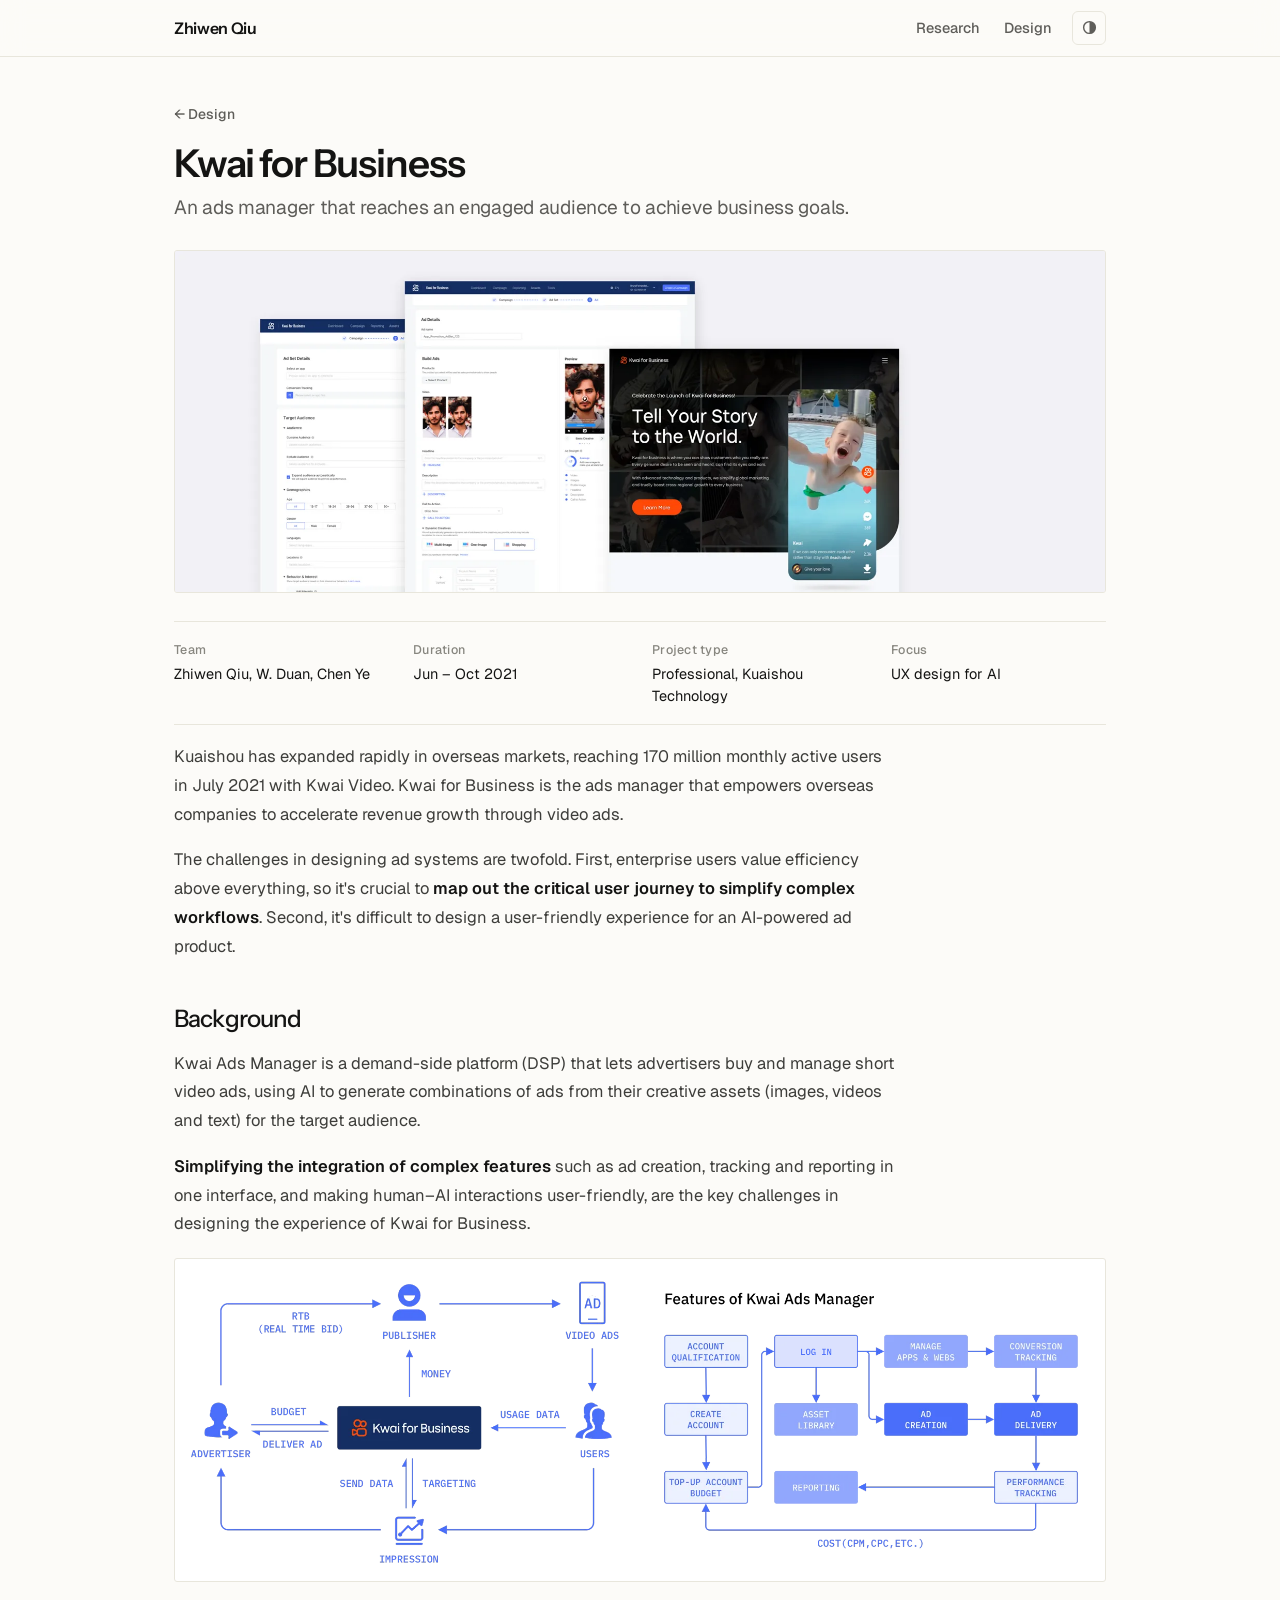
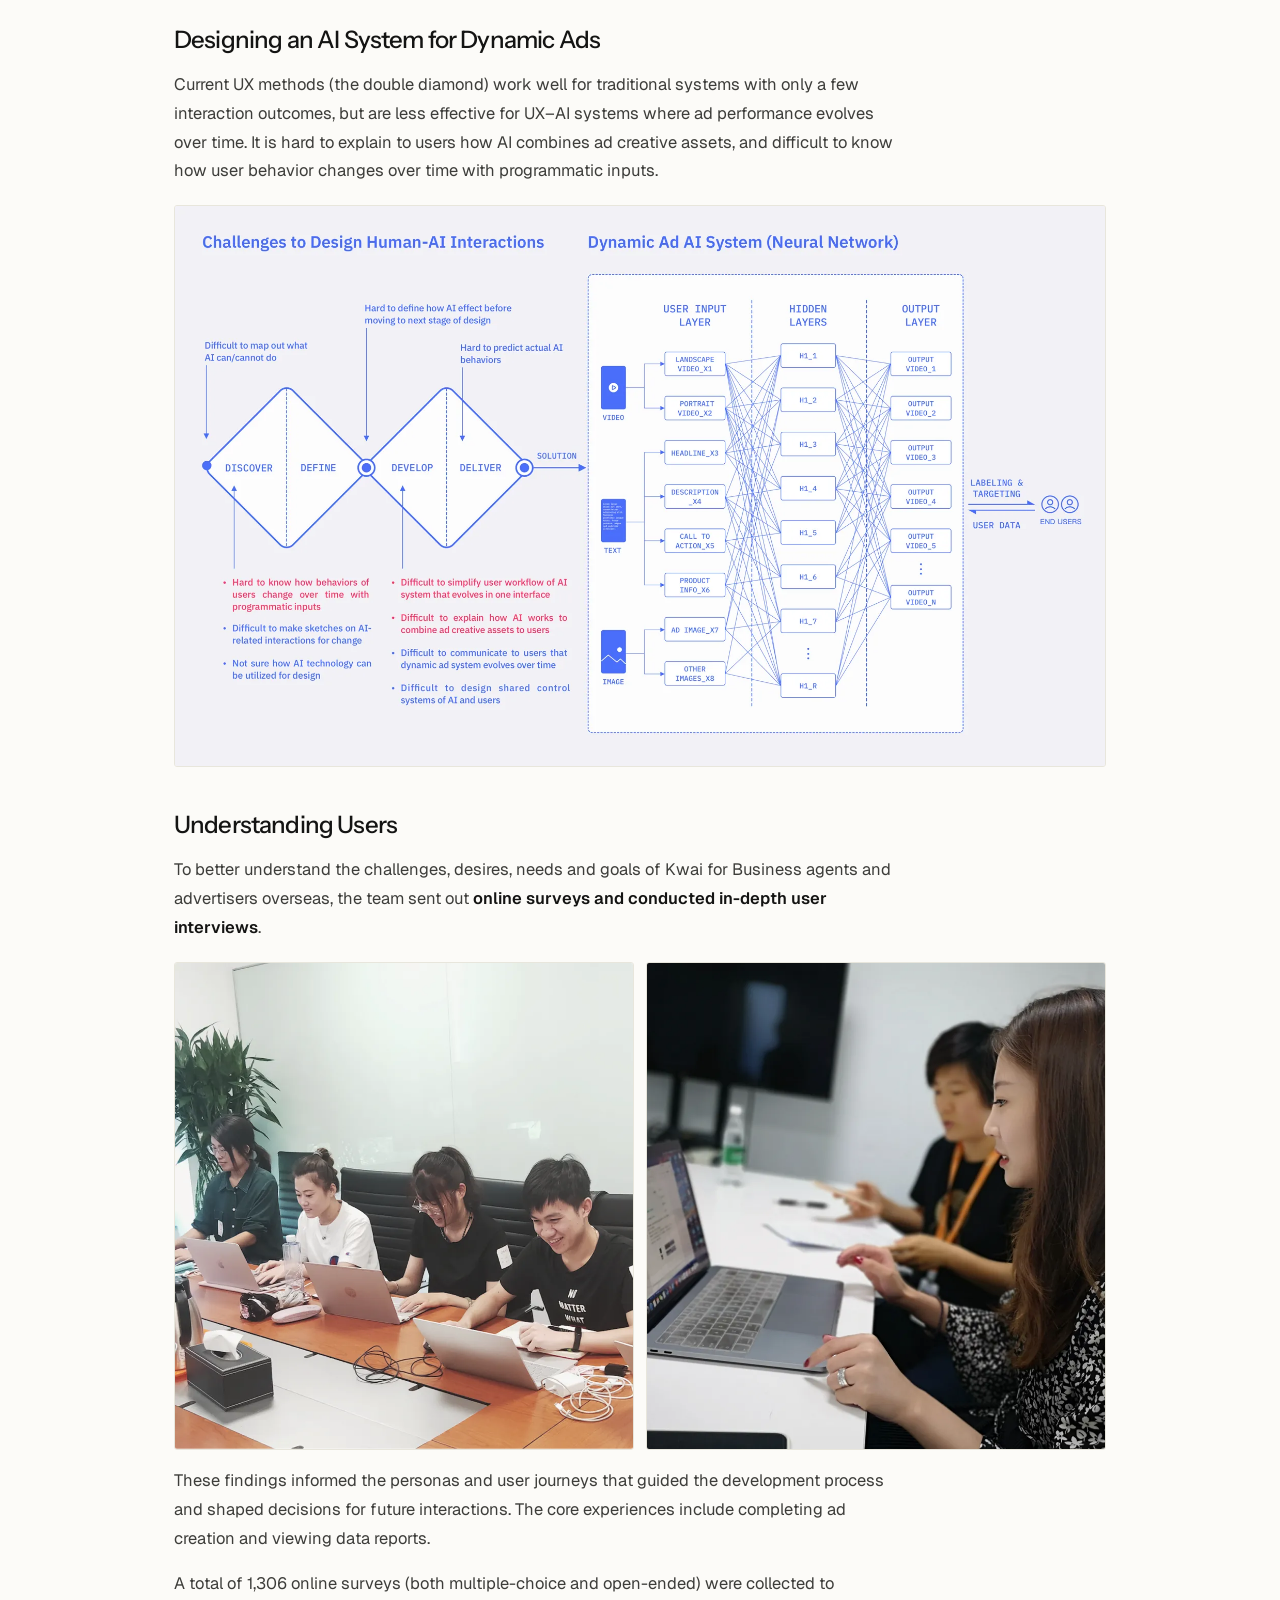
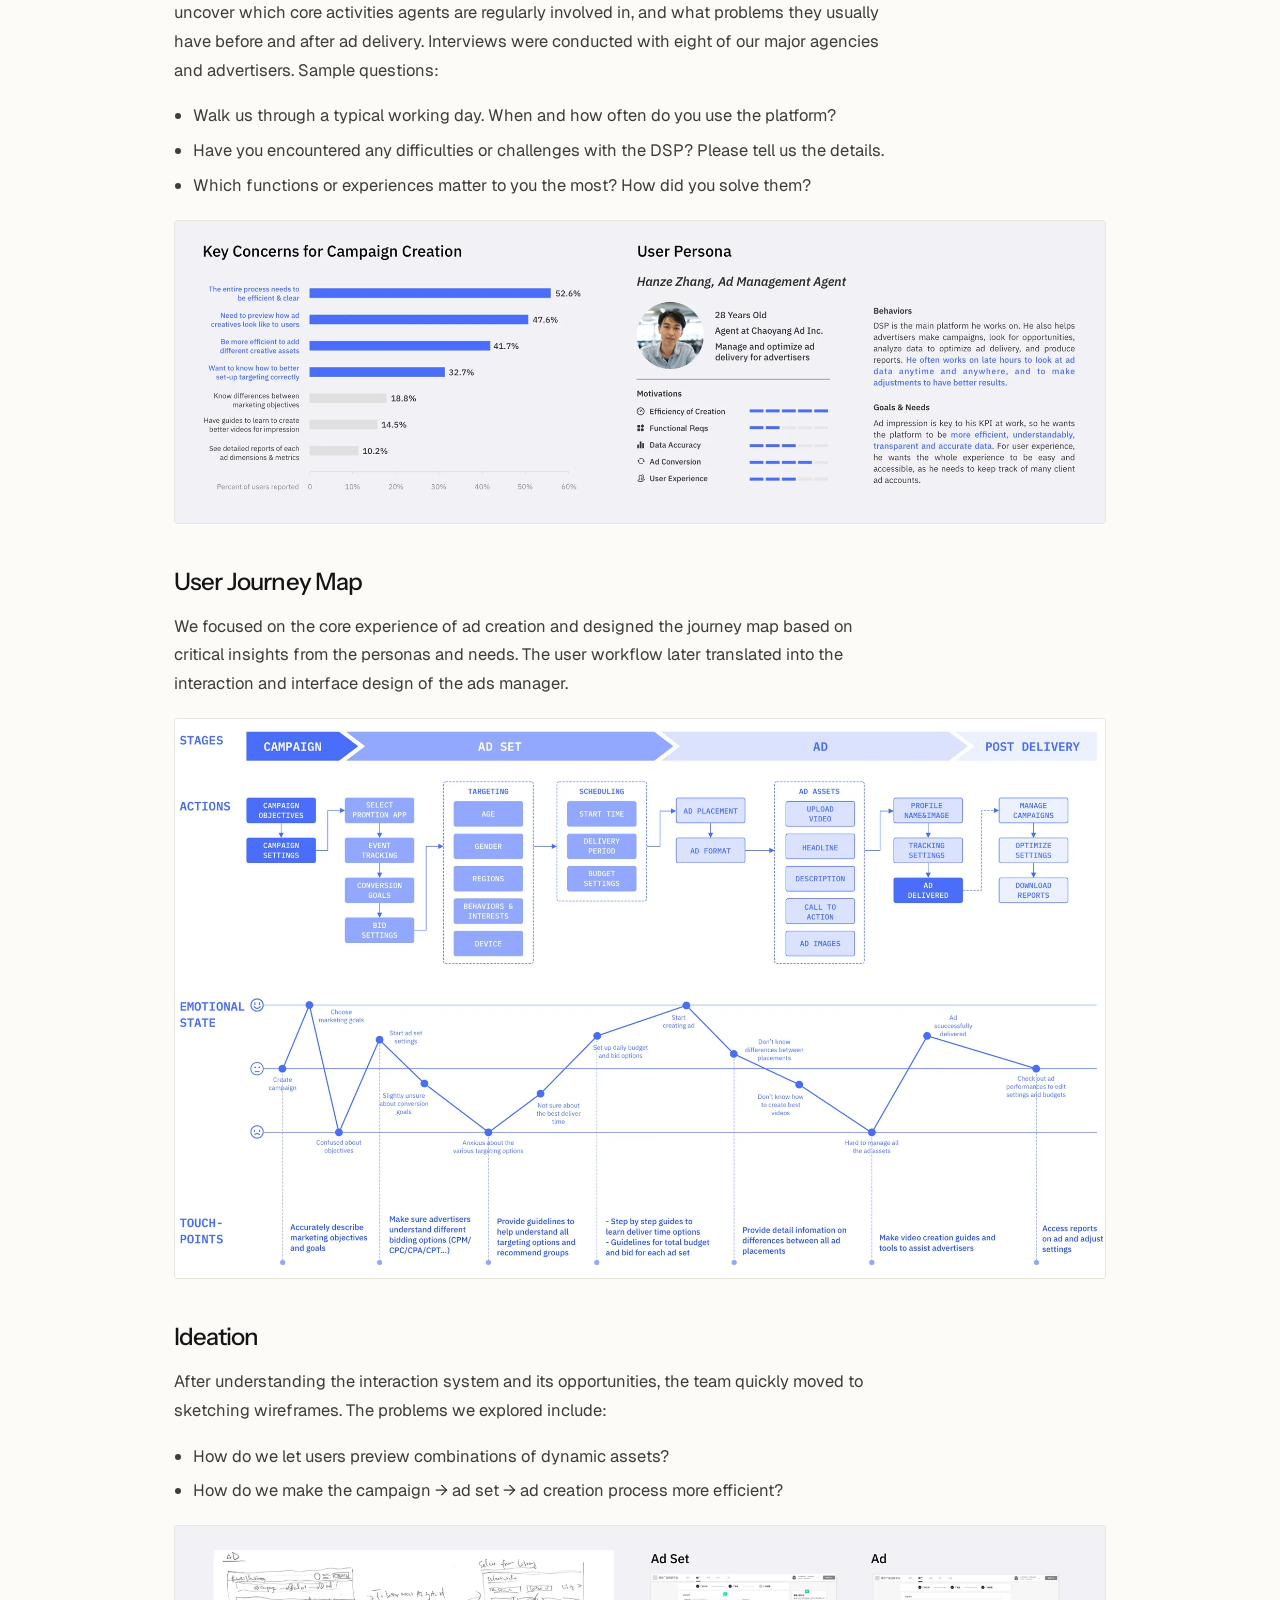
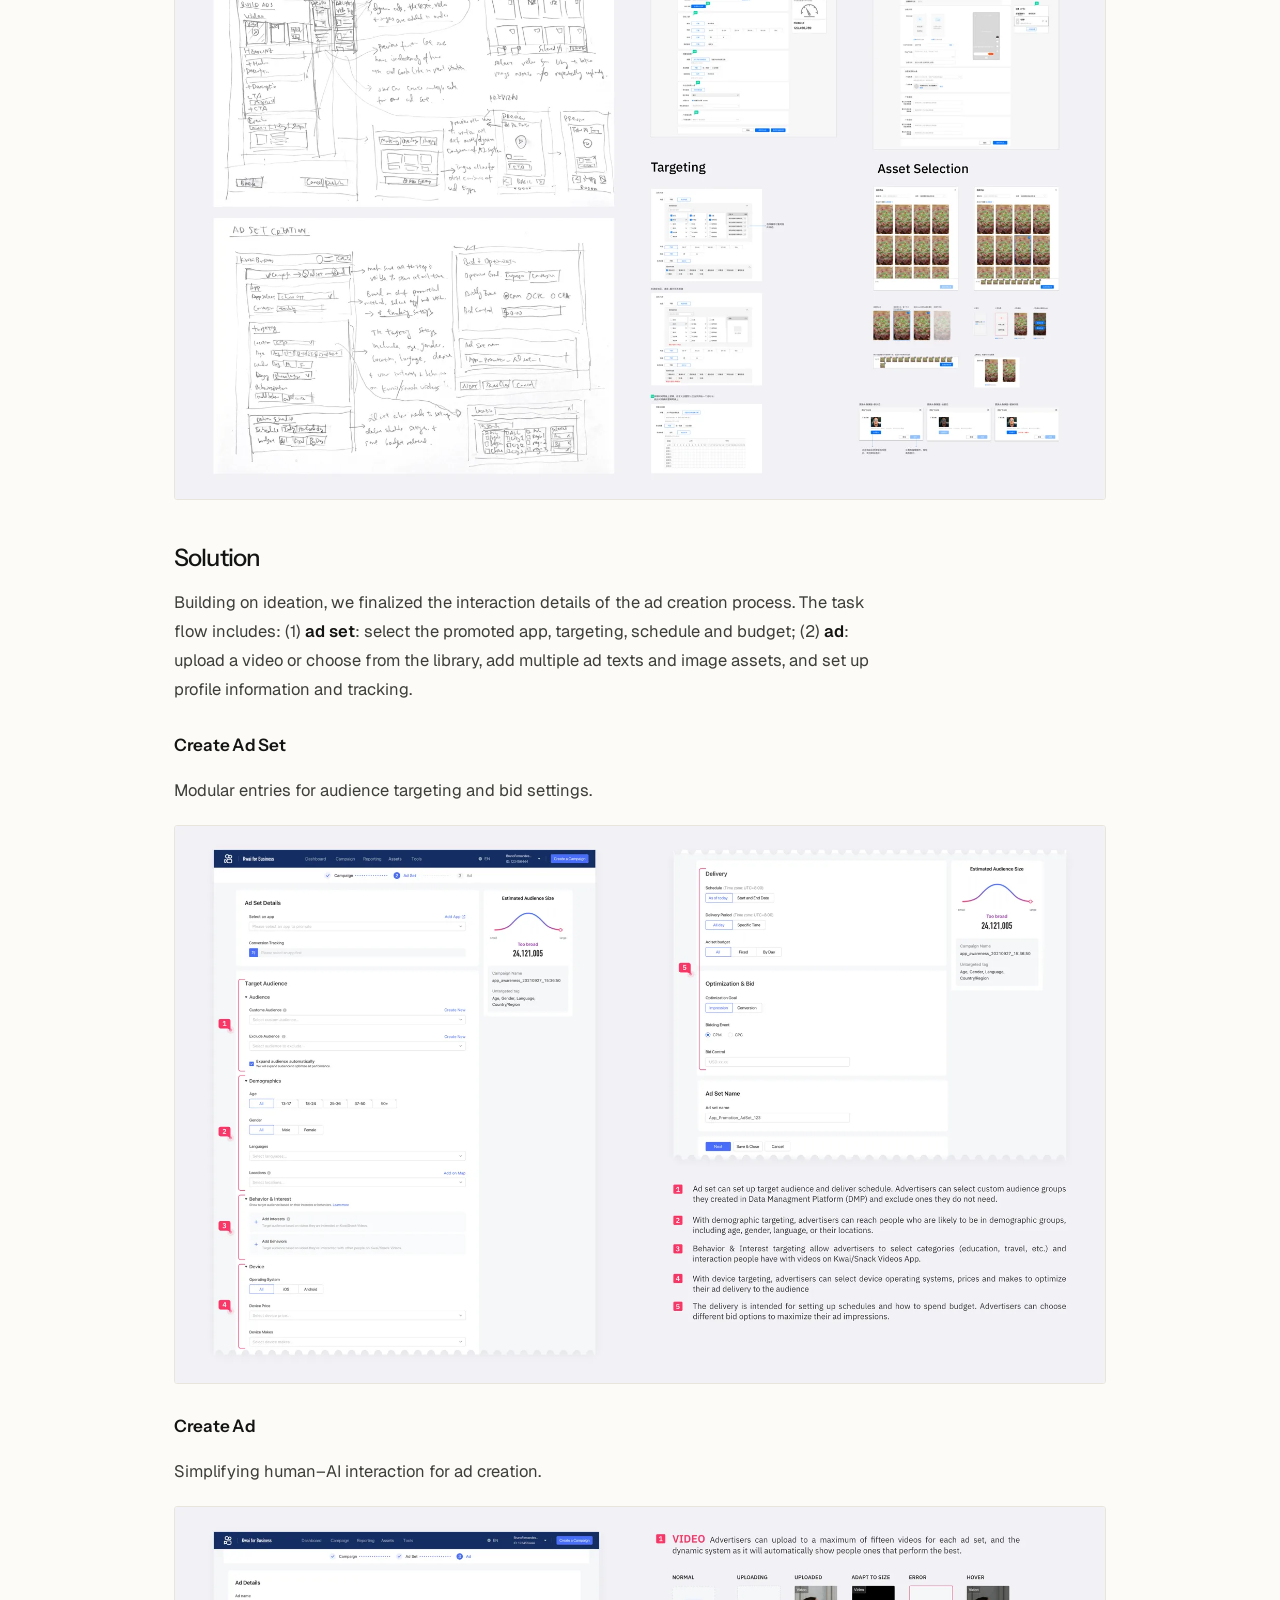
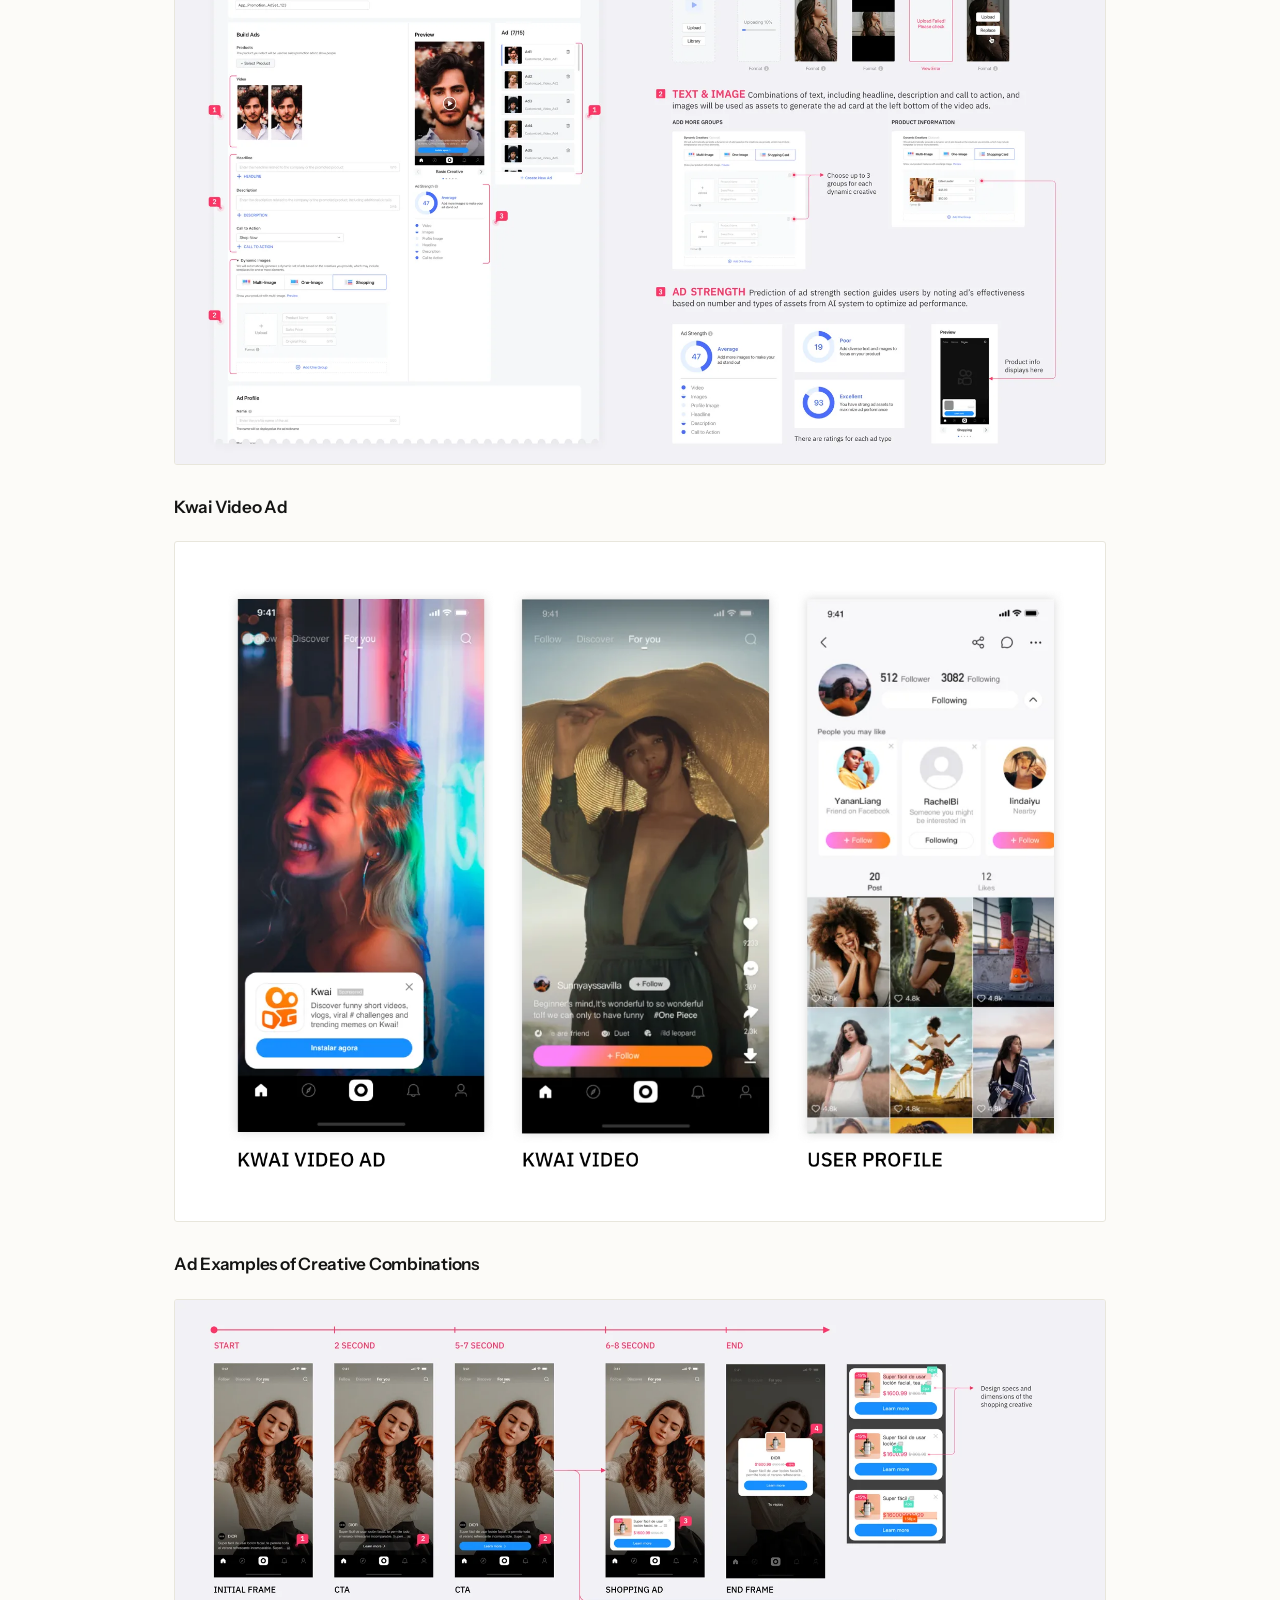
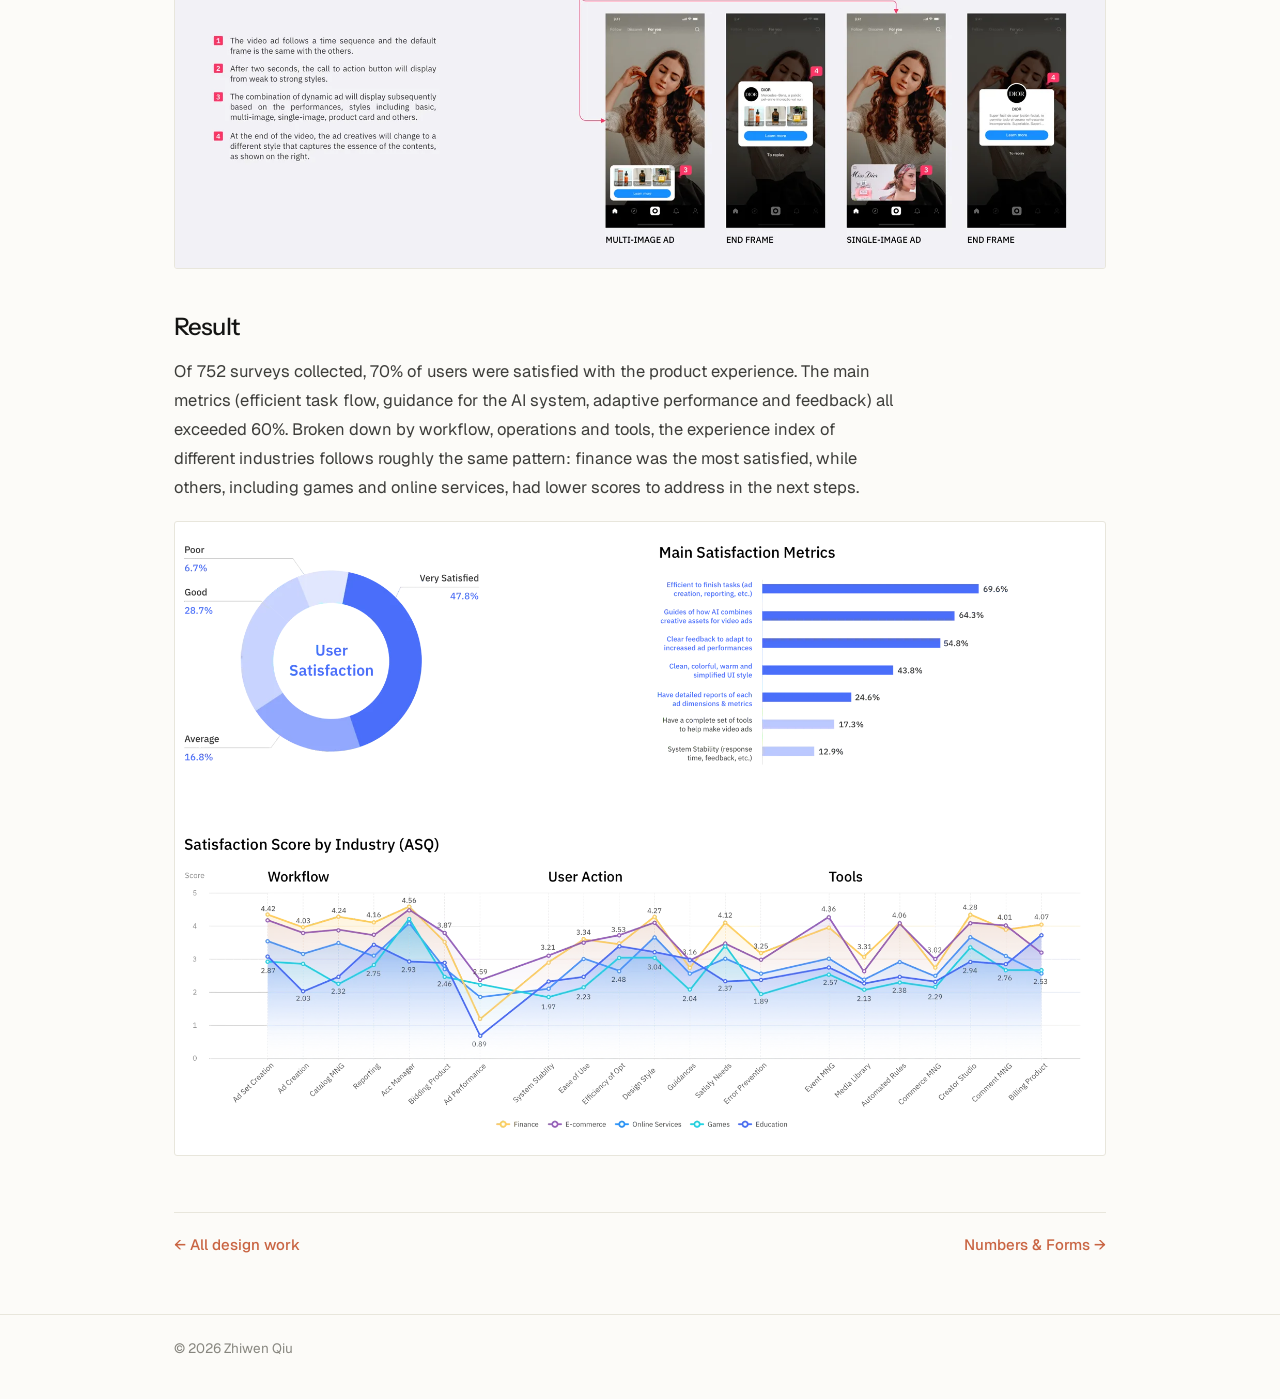
==== kwai-for-business/index.html @ cda4f5e7 "Rebuild personal site as a static page Homepage (news, research, other publications, design), case s" ====
<!doctype html>
<html lang="en">
<head>
<meta charset="utf-8">
<meta name="viewport" content="width=device-width, initial-scale=1">
<title>Kwai for Business · Zhiwen Qiu</title>
<meta name="description" content="Kwai for Business: an ads manager that reaches an engaged audience to achieve business goals. UX design for AI at Kuaishou Technology, 2021.">
<link rel="preconnect" href="https://fonts.googleapis.com">
<link rel="preconnect" href="https://fonts.gstatic.com" crossorigin>
<link href="https://fonts.googleapis.com/css2?family=Instrument+Sans:wght@500;600&family=Geist:wght@400;500;600&family=Geist+Mono:wght@400;500&display=swap" rel="stylesheet">
<link rel="stylesheet" href="../assets/site.css">
</head>
<body>

<nav aria-label="Primary">
  <div class="wrap">
    <a class="brand" href="../">Zhiwen Qiu</a>
    <div class="navlinks">
      <a href="../#research">Research</a>
      <a href="../#design">Design</a>
      <button class="iconbtn" id="theme" type="button" aria-label="Toggle dark mode">
        <svg width="15" height="15" viewBox="0 0 16 16" aria-hidden="true"><circle cx="8" cy="8" r="6.25" fill="none" stroke="currentColor" stroke-width="1.5"/><path d="M8 1.75a6.25 6.25 0 0 1 0 12.5z" fill="currentColor"/></svg>
      </button>
    </div>
  </div>
</nav>

<main class="wrap cs">
  <header class="cs-head">
    <a class="back" href="../#design">← Design</a>
    <h1>Kwai for Business</h1>
    <p class="cs-sub">An ads manager that reaches an engaged audience to achieve business goals.</p>
  </header>

  <img class="hero-img" src="../assets/kwai/hero.webp" alt="Kwai for Business ads manager dashboard beside a 'Tell Your Story to the World' landing page">

  <dl class="facts">
    <div><dt>Team</dt><dd>Zhiwen Qiu, W. Duan, Chen Ye</dd></div>
    <div><dt>Duration</dt><dd>Jun – Oct 2021</dd></div>
    <div><dt>Project type</dt><dd>Professional, Kuaishou Technology</dd></div>
    <div><dt>Focus</dt><dd>UX design for AI</dd></div>
  </dl>

  <div class="prose">
    <p>Kuaishou has expanded rapidly in overseas markets, reaching 170 million monthly active users in July 2021 with Kwai Video. Kwai for Business is the ads manager that empowers overseas companies to accelerate revenue growth through video ads.</p>
    <p>The challenges in designing ad systems are twofold. First, enterprise users value efficiency above everything, so it's crucial to <b>map out the critical user journey to simplify complex workflows</b>. Second, it's difficult to design a user-friendly experience for an AI-powered ad product.</p>

    <h2>Background</h2>
    <p>Kwai Ads Manager is a demand-side platform (DSP) that lets advertisers buy and manage short video ads, using AI to generate combinations of ads from their creative assets (images, videos and text) for the target audience.</p>
    <p><b>Simplifying the integration of complex features</b> such as ad creation, tracking and reporting in one interface, and making human–AI interactions user-friendly, are the key challenges in designing the experience of Kwai for Business.</p>
  </div>
  <figure class="figure"><img src="../assets/kwai/background.webp" alt="System diagram of advertisers, agencies, Kwai for Business and users exchanging ads, data and conversions" loading="lazy"></figure>

  <div class="prose">
    <h2>Designing an AI System for Dynamic Ads</h2>
    <p>Current UX methods (the double diamond) work well for traditional systems with only a few interaction outcomes, but are less effective for UX–AI systems where ad performance evolves over time. It is hard to explain to users how AI combines ad creative assets, and difficult to know how user behavior changes over time with programmatic inputs.</p>
  </div>
  <figure class="figure"><img src="../assets/kwai/ai-system.webp" alt="Double-diamond process for human–AI interaction beside a neural-network diagram of the dynamic ad system" loading="lazy"></figure>

  <div class="prose">
    <h2>Understanding Users</h2>
    <p>To better understand the challenges, desires, needs and goals of Kwai for Business agents and advertisers overseas, the team sent out <b>online surveys and conducted in-depth user interviews</b>.</p>
  </div>
  <div class="figure pair">
    <img src="../assets/kwai/interview-1.webp" alt="Team members conducting a user interview at a laptop" loading="lazy">
    <img src="../assets/kwai/interview-2.webp" alt="An advertiser walking through her workflow on a laptop" loading="lazy">
  </div>
  <div class="prose">
    <p>These findings informed the personas and user journeys that guided the development process and shaped decisions for future interactions. The core experiences include completing ad creation and viewing data reports.</p>
    <p>A total of 1,306 online surveys (both multiple-choice and open-ended) were collected to uncover which core activities agents are regularly involved in, and what problems they usually have before and after ad delivery. Interviews were conducted with eight of our major agencies and advertisers. Sample questions:</p>
    <ul>
      <li>Walk us through a typical working day. When and how often do you use the platform?</li>
      <li>Have you encountered any difficulties or challenges with the DSP? Please tell us the details.</li>
      <li>Which functions or experiences matter to you the most? How did you solve them?</li>
    </ul>
  </div>
  <figure class="figure"><img src="../assets/kwai/survey-persona.webp" alt="Bar chart of key concerns for campaign creation beside a user persona of an ad management agent" loading="lazy"></figure>

  <div class="prose">
    <h2>User Journey Map</h2>
    <p>We focused on the core experience of ad creation and designed the journey map based on critical insights from the personas and needs. The user workflow later translated into the interaction and interface design of the ads manager.</p>
  </div>
  <figure class="figure"><img src="../assets/kwai/journey-map.webp" alt="Journey map across campaign, ad set, ad and post-delivery with actions, emotional states and touchpoints" loading="lazy"></figure>

  <div class="prose">
    <h2>Ideation</h2>
    <p>After understanding the interaction system and its opportunities, the team quickly moved to sketching wireframes. The problems we explored include:</p>
    <ul>
      <li>How do we let users preview combinations of dynamic assets?</li>
      <li>How do we make the campaign → ad set → ad creation process more efficient?</li>
    </ul>
  </div>
  <figure class="figure"><img src="../assets/kwai/ideation.webp" alt="Hand-drawn wireframe sketches beside early ad set, ad, targeting and asset selection screens" loading="lazy"></figure>

  <div class="prose">
    <h2>Solution</h2>
    <p>Building on ideation, we finalized the interaction details of the ad creation process. The task flow includes: (1) <b>ad set</b>: select the promoted app, targeting, schedule and budget; (2) <b>ad</b>: upload a video or choose from the library, add multiple ad texts and image assets, and set up profile information and tracking.</p>
    <h3>Create Ad Set</h3>
    <p>Modular entries for audience targeting and bid settings.</p>
  </div>
  <figure class="figure"><img src="../assets/kwai/create-ad-set.webp" alt="Annotated ad set creation screens" loading="lazy"></figure>
  <div class="prose">
    <h3>Create Ad</h3>
    <p>Simplifying human–AI interaction for ad creation.</p>
  </div>
  <figure class="figure"><img src="../assets/kwai/create-ad.webp" alt="Annotated ad creation screens with video, text and image asset modules" loading="lazy"></figure>
  <div class="prose"><h3>Kwai Video Ad</h3></div>
  <figure class="figure"><img src="../assets/kwai/video-ad.webp" alt="Three phone screens: a Kwai video ad, a Kwai video and a user profile" loading="lazy"></figure>
  <div class="prose"><h3>Ad Examples of Creative Combinations</h3></div>
  <figure class="figure"><img src="../assets/kwai/ad-examples.webp" alt="Phone frames showing ad creatives combined across ending frames and card formats" loading="lazy"></figure>

  <div class="prose">
    <h2>Result</h2>
    <p>Of 752 surveys collected, 70% of users were satisfied with the product experience. The main metrics (efficient task flow, guidance for the AI system, adaptive performance and feedback) all exceeded 60%. Broken down by workflow, operations and tools, the experience index of different industries follows roughly the same pattern: finance was the most satisfied, while others, including games and online services, had lower scores to address in the next steps.</p>
  </div>
  <figure class="figure"><img src="../assets/kwai/results.webp" alt="User satisfaction donut chart, main satisfaction metrics bar chart, and satisfaction scores by industry" loading="lazy"></figure>

  <div class="next">
    <a href="../#design">← All design work</a>
    <a href="../numbers-and-forms/">Numbers &amp; Forms →</a>
  </div>
</main>

<footer>
  <div class="wrap">© 2026 Zhiwen Qiu</div>
</footer>
<script src="../assets/site.js"></script>
</body>
</html>
---- assets/site.css ----
/* Clay palette (warm, after Anthropic/Claude). */
:root{
  --bg:#fcfbf8; --surface:#ffffff; --surface-2:#f0eee6;
  --ink:#141413; --text:#3d3d3a; --text-2:#5e5d59; --muted:#87867f;
  --line:#e8e6dc; --accent:#c96442; --tint:#f5e6dd;
  --sans:'Geist', -apple-system, 'Helvetica Neue', Arial, sans-serif;
  --display:'Instrument Sans', 'Geist', -apple-system, 'Helvetica Neue', Arial, sans-serif;
  --mono:'Geist Mono', ui-monospace, 'SF Mono', Menlo, monospace;
  --max:980px; --narrow:720px; --r-img:3px; --r-btn:6px;
  color-scheme:light;
}
@media (prefers-color-scheme: dark){
  :root:not([data-theme="light"]){
    --bg:#1f1e1d; --surface:#262624; --surface-2:#30302e;
    --ink:#faf9f5; --text:#c2c0b6; --text-2:#9c9a92; --muted:#7c7a72;
    --line:#3a3936; --accent:#d97757; --tint:rgba(217,119,87,0.16);
    color-scheme:dark;
  }
}
:root[data-theme="dark"]{
  --bg:#1f1e1d; --surface:#262624; --surface-2:#30302e;
  --ink:#faf9f5; --text:#c2c0b6; --text-2:#9c9a92; --muted:#7c7a72;
  --line:#3a3936; --accent:#d97757; --tint:rgba(217,119,87,0.16);
  color-scheme:dark;
}

*{box-sizing:border-box}
html{scroll-behavior:smooth; scroll-padding-top:68px}
body{margin:0; background:var(--bg); color:var(--text); font-family:var(--sans); font-size:16px; line-height:1.65;
  -webkit-font-smoothing:antialiased; -moz-osx-font-smoothing:grayscale}
a{color:var(--accent); text-decoration:none}
a:hover{text-decoration:underline; text-underline-offset:3px}
b,strong{color:var(--ink); font-weight:600}
img,video{display:block; max-width:100%}
.wrap{max-width:var(--max); margin:0 auto; padding:0 1.5rem}

/* nav */
nav{position:sticky; top:0; z-index:10; background:color-mix(in srgb, var(--bg) 88%, transparent);
  -webkit-backdrop-filter:saturate(1.4) blur(12px); backdrop-filter:saturate(1.4) blur(12px); border-bottom:1px solid var(--line)}
nav .wrap{display:flex; align-items:center; justify-content:space-between; height:56px}
.brand{font-family:var(--display); font-weight:600; font-size:16px; letter-spacing:-0.02em; color:var(--ink)}
.brand:hover{text-decoration:none}
.navlinks{display:flex; align-items:center; gap:4px}
.navlinks a{font-size:14.5px; font-weight:500; color:var(--text-2); padding:6px 10px; border-radius:var(--r-btn)}
.navlinks a:hover{color:var(--ink); background:var(--surface-2); text-decoration:none}
.iconbtn{all:unset; cursor:pointer; width:32px; height:32px; margin-left:6px; display:grid; place-items:center;
  border-radius:var(--r-btn); color:var(--text-2); border:1px solid var(--line)}
.iconbtn:hover{color:var(--ink); background:var(--surface-2)}
.iconbtn:focus-visible,.pill:focus-visible,a:focus-visible{outline:2px solid var(--accent); outline-offset:2px}

/* buttons */
.pills{display:flex; flex-wrap:wrap; gap:8px; margin-top:18px}
.pill{display:inline-flex; align-items:center; gap:6px; height:32px; padding:0 12px; border-radius:var(--r-btn);
  font-size:14px; font-weight:500; line-height:1; white-space:nowrap; color:var(--ink);
  background:var(--surface); border:1px solid var(--line)}
.pill:hover{text-decoration:none; border-color:var(--accent); color:var(--accent)}
.pill svg{width:14px; height:14px; flex:none}
.pill.off{color:var(--muted); cursor:default}
.pill.off:hover{border-color:var(--line); color:var(--muted)}

.intro .pills{gap:8px}
.intro .pill{width:38px; height:38px; padding:0; justify-content:center}
.intro .pill svg{width:16px; height:16px}
.intro .pill .lbl{position:absolute; width:1px; height:1px; overflow:hidden; clip:rect(0 0 0 0); white-space:nowrap}

/* images: rectangular, hairline edge, no shadow */
.media{position:relative; display:block; aspect-ratio:16/10; border-radius:var(--r-img); overflow:hidden;
  background:var(--surface-2); border:1px solid var(--line)}
.media img,.media video{width:100%; height:100%; object-fit:cover; transition:transform .5s ease}
.media.contain{background:#fff}
.media.contain img,.media.contain video{object-fit:contain; padding:10px}
a.media:hover img,a.media:hover video,a.card-link:hover .media img{transform:scale(1.02)}

/* intro */
.intro{display:grid; grid-template-columns:minmax(0,1fr) 240px; gap:44px; align-items:start; padding:52px 0 8px}
h1{font-family:var(--display); font-weight:600; font-size:2.6rem; line-height:1.05; letter-spacing:-0.03em; color:var(--ink); margin:0 0 18px}
.intro p{margin:0 0 12px; font-size:16.5px; line-height:1.7}
.intro .portrait{width:240px; height:auto; aspect-ratio:4/5; object-fit:cover; border-radius:var(--r-img); background:var(--surface-2)}

/* sections */
section{padding:40px 0 8px}
h2{font-family:var(--display); font-weight:500; font-size:1.75rem; line-height:1.15; letter-spacing:-0.035em; color:var(--ink); margin:0 0 16px}

/* news */
.news{list-style:none; margin:0; padding:0}
.news li{display:grid; grid-template-columns:88px minmax(0,1fr); gap:14px; padding:9px 0; border-top:1px solid var(--line); font-size:15px; line-height:1.6}
.news li:first-child{border-top:0; padding-top:0}
.news time{font-family:var(--mono); font-size:12.5px; color:var(--muted); padding-top:2px}
.news i{color:var(--ink)}
.news a i{color:inherit}

/* research rows: title, authors, venue, summary, links */
.row{display:grid; grid-template-columns:288px minmax(0,1fr); gap:28px; padding:22px 0; border-top:1px solid var(--line)}
.row:first-of-type{border-top:0; padding-top:4px}
.row h3{font-family:var(--display); font-weight:600; font-size:1.07rem; line-height:1.4; letter-spacing:-0.015em; color:var(--ink); margin:0 0 6px}
.row h3 a{color:inherit}
.row h3 a:hover{color:var(--accent); text-decoration:none}
.authors{font-size:14.5px; line-height:1.55; color:var(--text-2); margin:0 0 4px}
.authors b{font-weight:600}
.eq{font-size:12.5px; color:var(--muted)}
.venue{margin:0 0 8px; font-size:14px; font-weight:600; color:var(--accent)}
.venue.wip{color:var(--muted); font-weight:500}
.sum{font-size:15px; line-height:1.6; margin:0 0 12px}
.row .pills{margin-top:0; gap:6px}
.row .pill{height:28px; padding:0 10px; font-size:13px}

/* more publications */
.pubs{list-style:none; margin:0; padding:0}
.pubs li{padding:12px 0; border-top:1px solid var(--line); font-size:15px; line-height:1.55}
.pubs li:first-child{border-top:0; padding-top:0}
.pubs .t{color:var(--ink); font-weight:500}
.pubs .a{color:var(--text-2); font-size:14px}
.pubs .v{color:var(--accent); font-weight:600; font-size:14px}
.pubs .l{font-size:14px}

/* design cards */
.lede{margin:-4px 0 20px; color:var(--text-2); font-size:15.5px}
.cards{display:grid; grid-template-columns:repeat(2,minmax(0,1fr)); gap:28px 24px}
.card-link{display:block; color:inherit}
.card-link:hover{text-decoration:none}
.card .media{margin-bottom:14px}
.card h3{font-family:var(--display); font-weight:600; font-size:1.05rem; letter-spacing:-0.015em; color:var(--ink); margin:0 0 2px}
.card-link:hover h3{color:var(--accent)}
.card .meta{font-size:13.5px; color:var(--muted)}
.card p{margin:6px 0 0; font-size:15px; line-height:1.6}
.more{display:inline-block; margin-top:8px; font-size:14px; font-weight:500; color:var(--accent)}

/* case study pages */
.cs-head{padding:44px 0 24px}
.back{display:inline-block; font-size:14px; font-weight:500; color:var(--text-2); margin-bottom:18px}
.back:hover{color:var(--accent); text-decoration:none}
.cs-head h1{font-size:2.4rem; margin-bottom:10px}
.cs-sub{font-size:1.2rem; line-height:1.45; letter-spacing:-0.015em; color:var(--text-2); margin:0; max-width:var(--narrow)}
.hero-img{width:100%; border-radius:var(--r-img); border:1px solid var(--line); margin:4px 0 28px}
.facts{display:grid; grid-template-columns:repeat(4,minmax(0,1fr)); gap:18px 24px; padding:18px 0; border-top:1px solid var(--line); border-bottom:1px solid var(--line); margin:0 0 8px}
.facts dt{font-size:12.5px; font-weight:500; letter-spacing:0.02em; color:var(--muted); margin:0 0 2px}
.facts dd{margin:0; font-size:14.5px; line-height:1.5; color:var(--ink)}
.prose{max-width:var(--narrow)}
.prose p,.prose li{font-size:16.5px; line-height:1.75}
.prose ul{padding-left:1.2rem}
.prose li{margin:0 0 6px}
.cs h2{font-size:1.5rem; margin:44px 0 12px}
.cs h3{font-family:var(--display); font-weight:600; font-size:1.07rem; letter-spacing:-0.015em; color:var(--ink); margin:28px 0 6px}
.figure{margin:20px 0 8px}
.figure img{width:100%; border-radius:var(--r-img); border:1px solid var(--line); background:#fff}
.figure figcaption{font-size:14px; color:var(--text-2); margin-top:8px}
.pair{display:grid; grid-template-columns:repeat(2,minmax(0,1fr)); gap:12px}
.stats{display:grid; grid-template-columns:repeat(3,minmax(0,1fr)); gap:1px; background:var(--line); border:1px solid var(--line); border-radius:var(--r-img); overflow:hidden; margin:16px 0 8px}
.stats div{background:var(--surface); padding:14px 16px}
.stats .n{display:block; font-size:1.45rem; font-weight:600; letter-spacing:-0.03em; color:var(--ink); line-height:1.2}
.stats .k{font-size:13px; color:var(--muted)}
.next{display:flex; justify-content:space-between; gap:16px; margin-top:56px; padding-top:20px; border-top:1px solid var(--line); font-size:15px}
.next a{font-weight:500}

footer{margin-top:56px; border-top:1px solid var(--line)}
footer .wrap{padding-top:22px; padding-bottom:40px; font-size:13.5px; color:var(--muted)}


@media (max-width:760px){
  .wrap{padding:0 1rem}
  .navlinks a{padding:6px 7px; font-size:14px}
  .navlinks a.opt{display:none}
  .intro{grid-template-columns:minmax(0,1fr); gap:22px; padding-top:32px}
  .intro .portrait{width:128px; order:-1}
  h1{font-size:2.1rem}
  .cs-head h1{font-size:1.9rem}
  .row{grid-template-columns:minmax(0,1fr); gap:14px}
  .cards,.pair{grid-template-columns:minmax(0,1fr)}
  .facts{grid-template-columns:repeat(2,minmax(0,1fr))}
  .stats{grid-template-columns:repeat(2,minmax(0,1fr))}
  .news li{grid-template-columns:minmax(0,1fr); gap:0}
}
@media (prefers-reduced-motion: reduce){ html{scroll-behavior:auto} .media img,.media video{transition:none} }
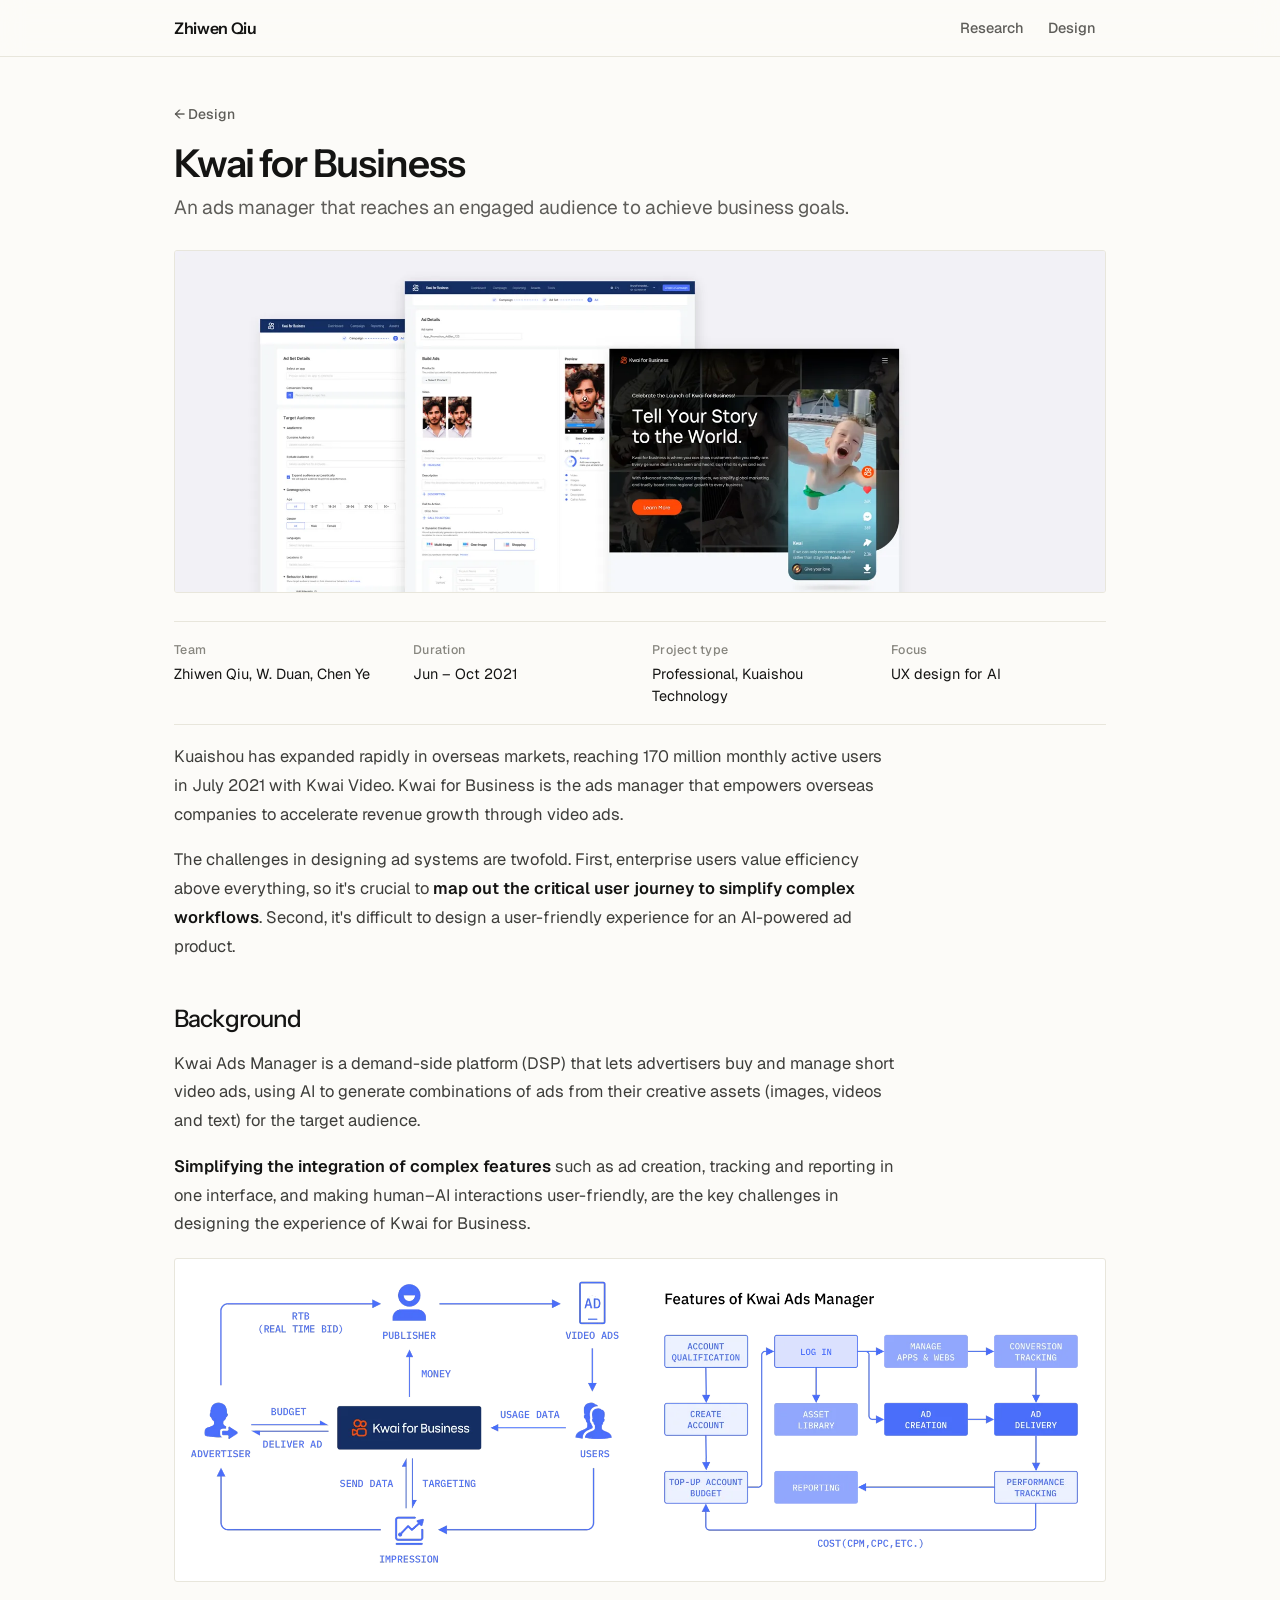
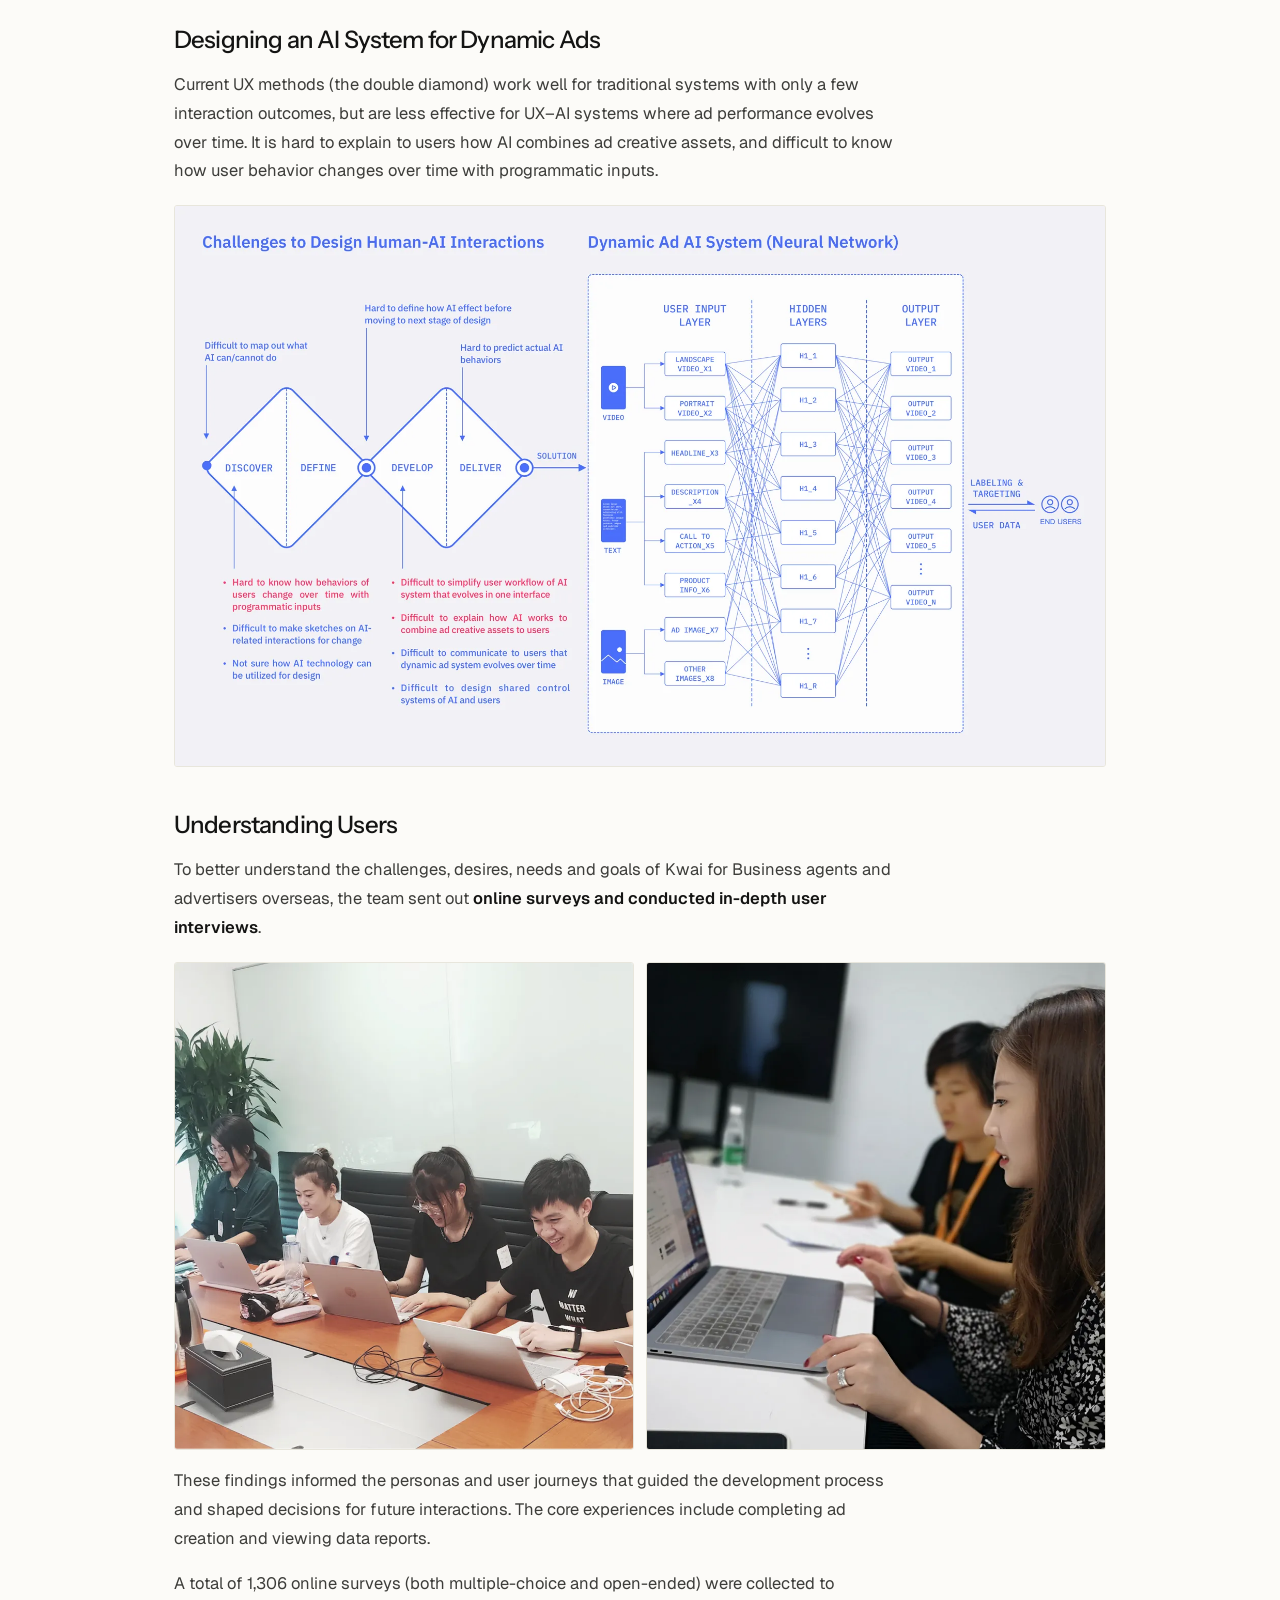
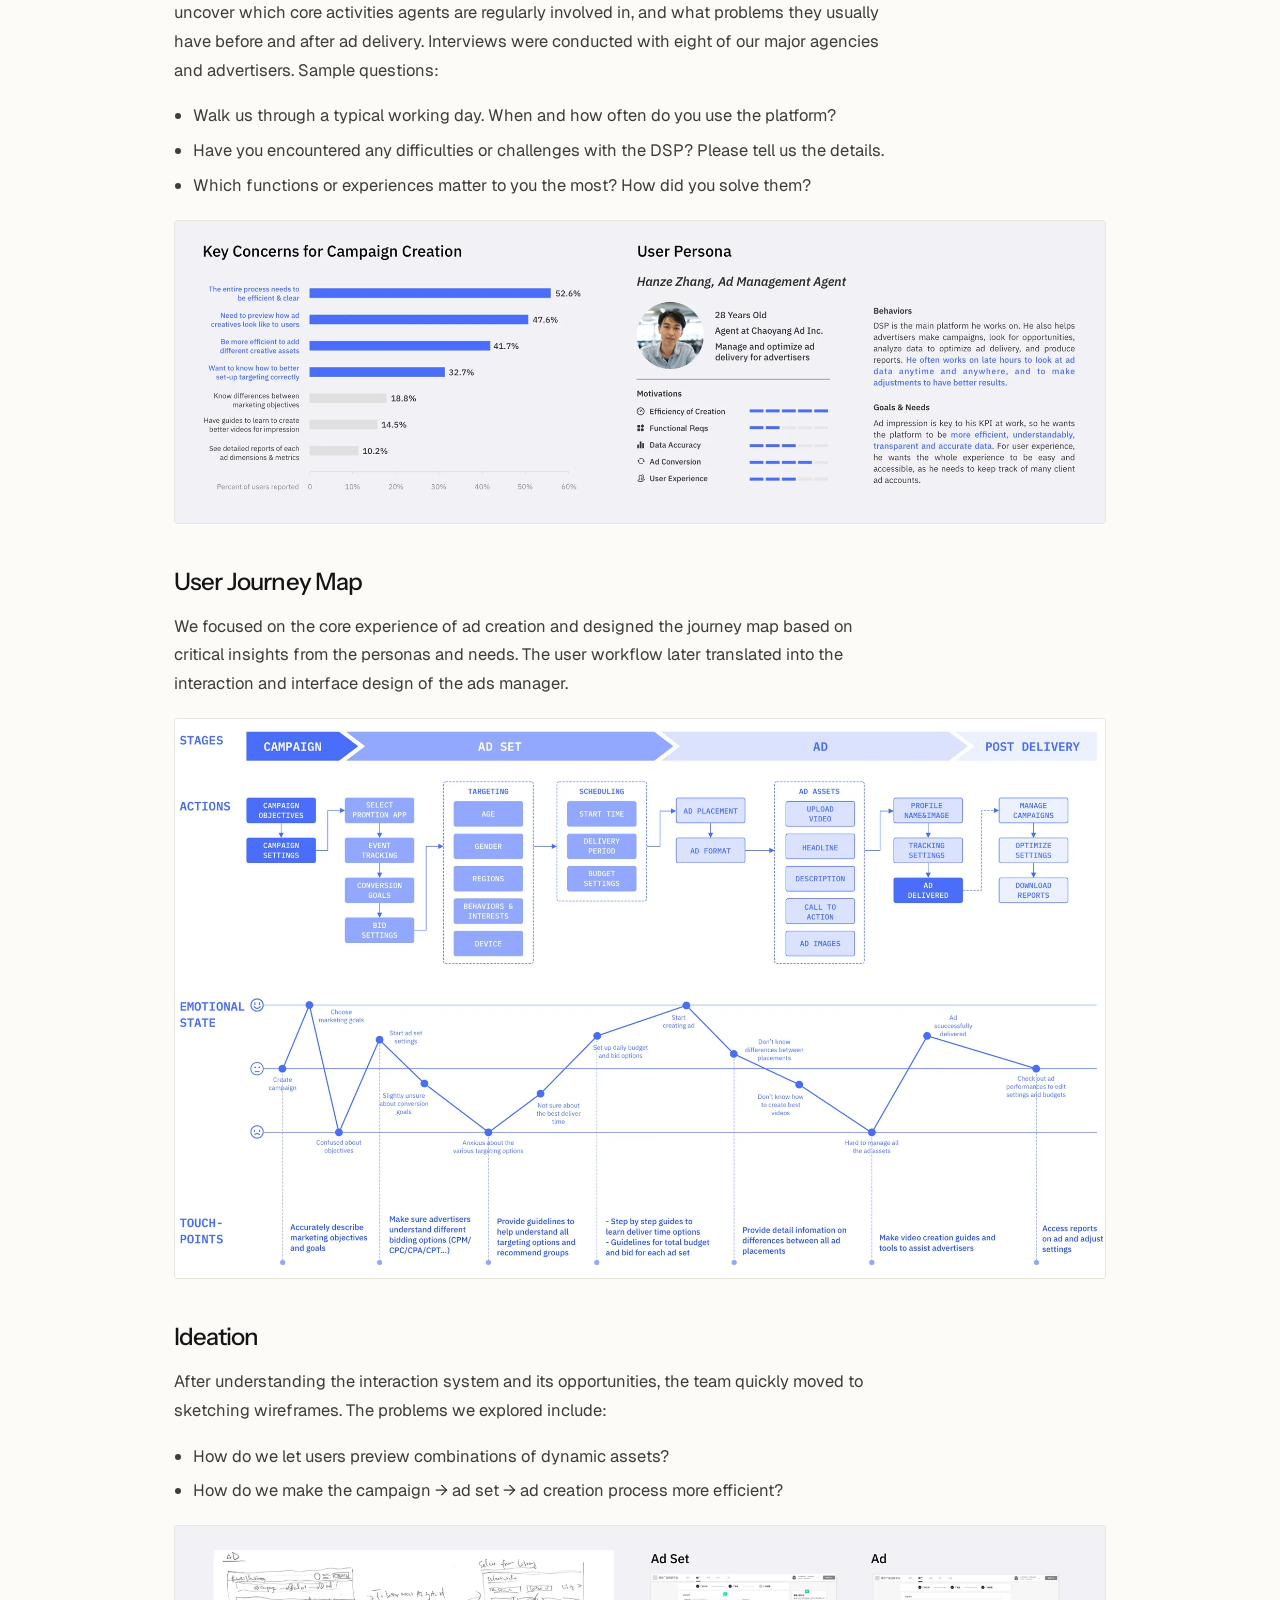
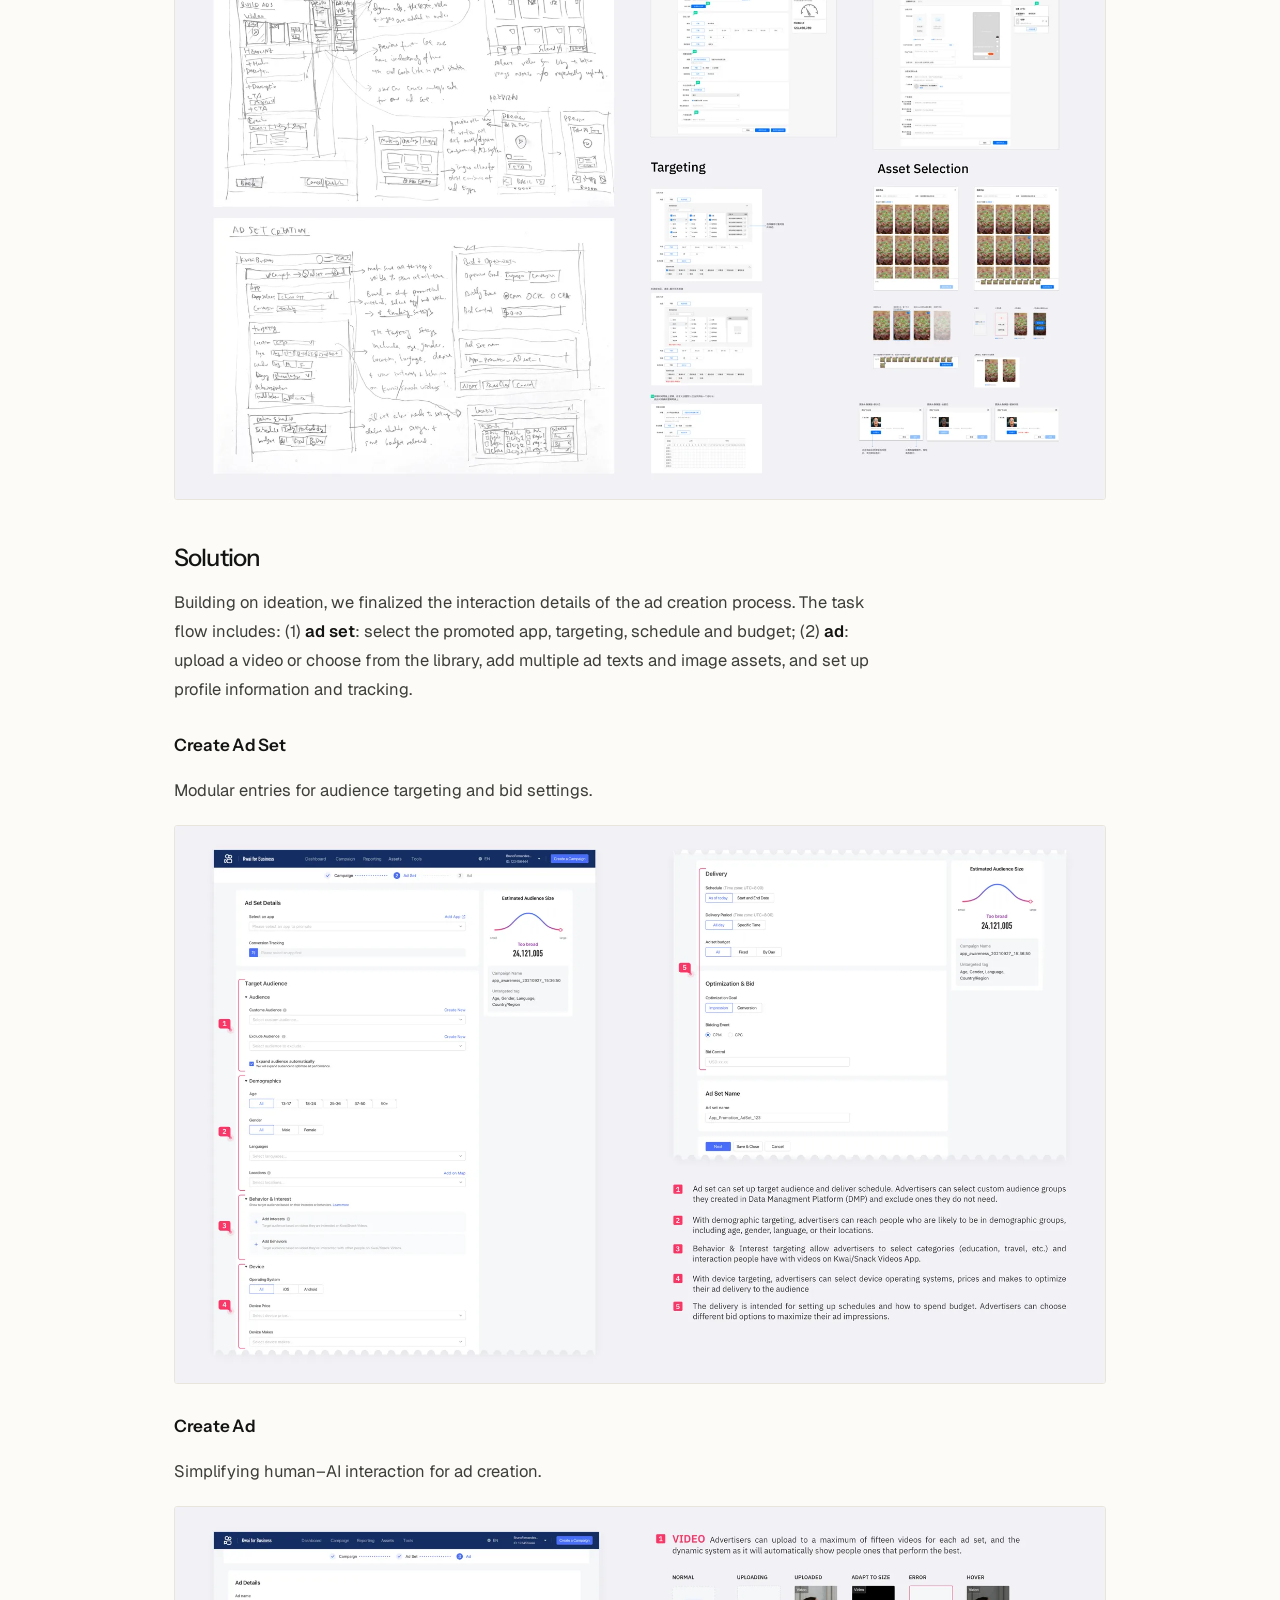
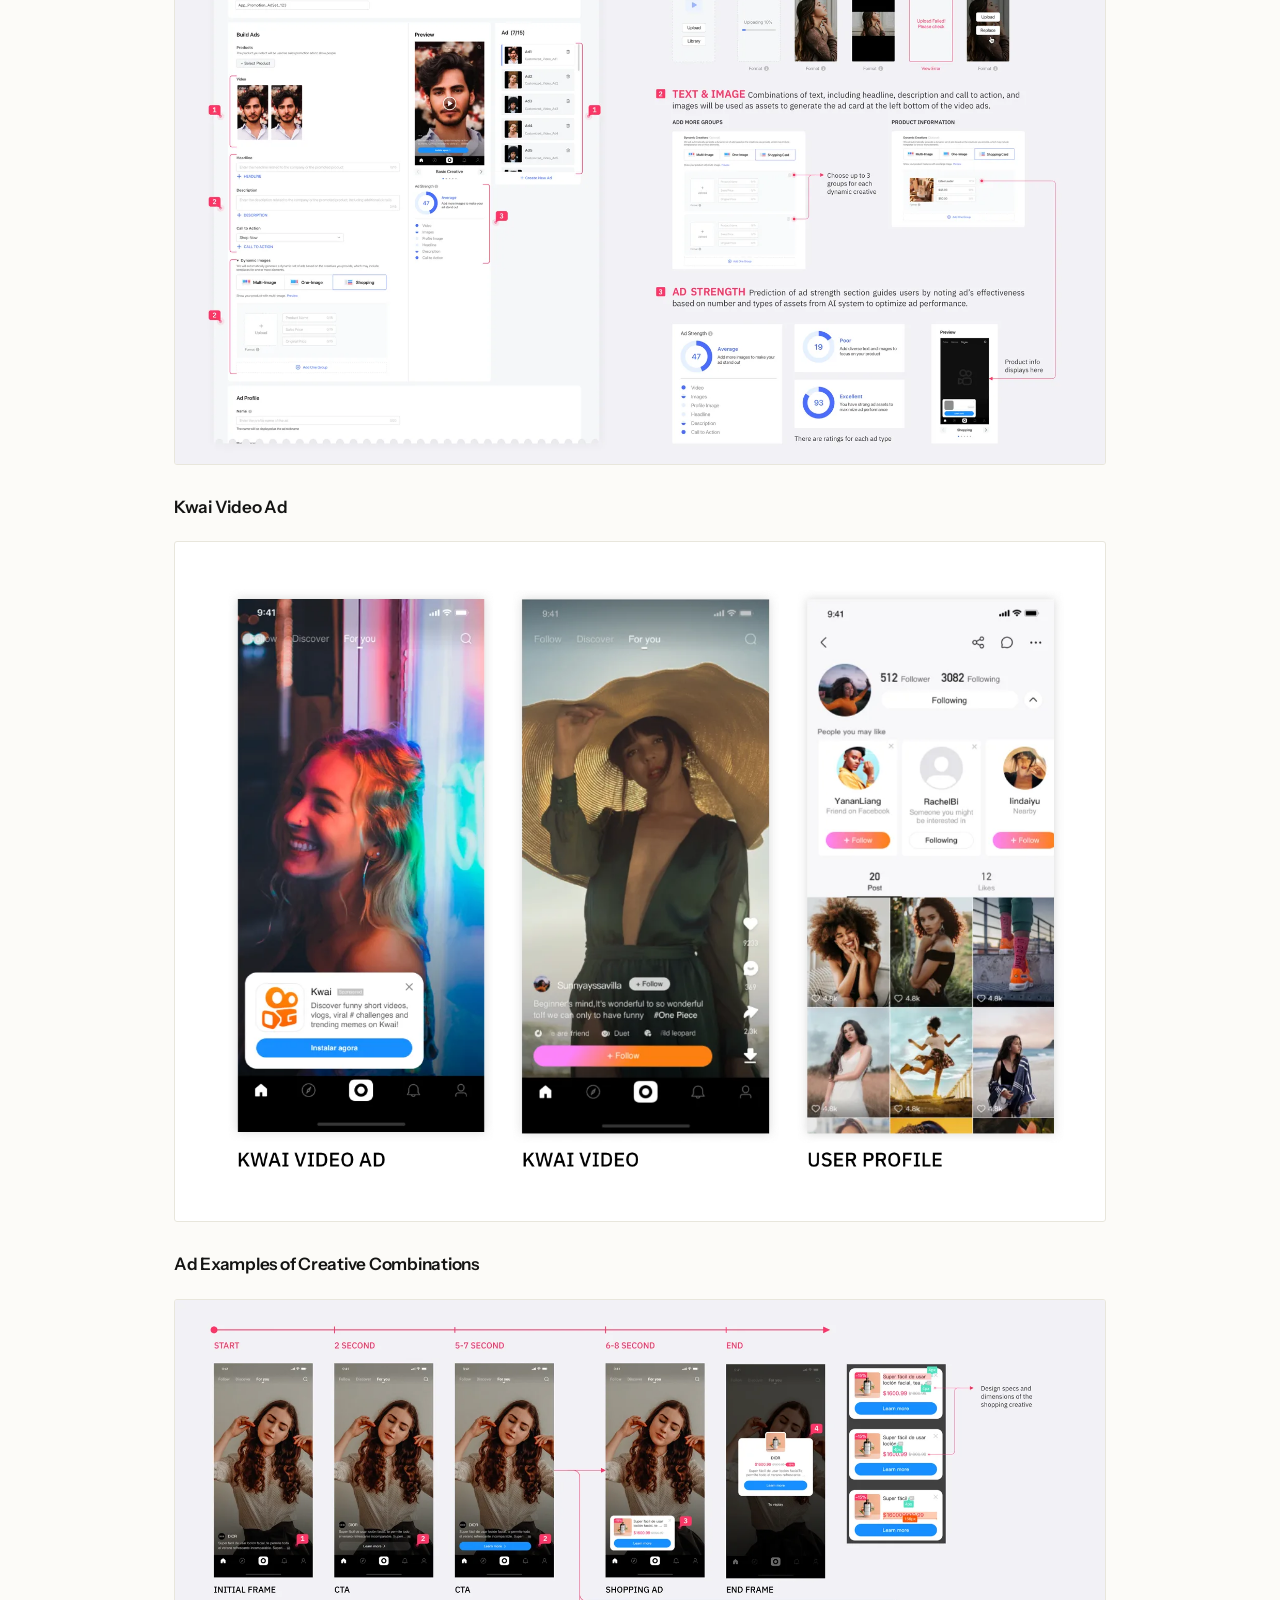
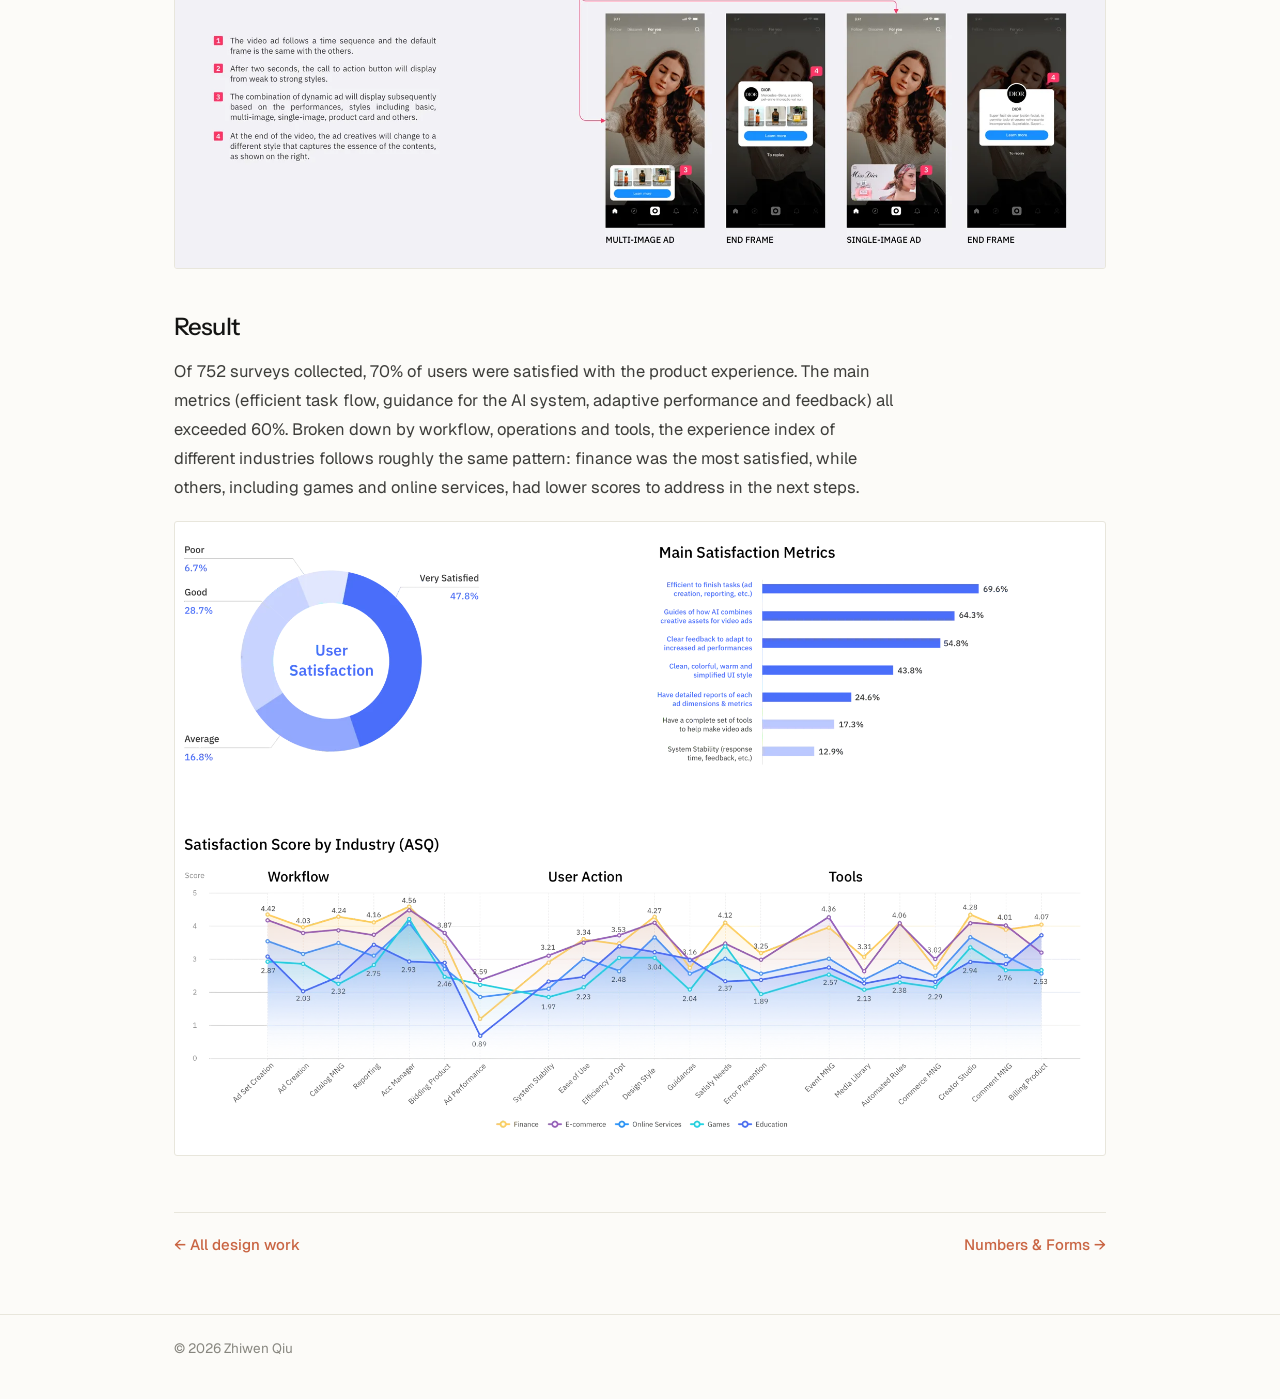
==== commit f0607dc3: "Drop dark mode and the theme toggle Co-Authored-By: Claude Opus 5.5 <noreply@anthropic.com>" ====
--- a/kwai-for-business/index.html
+++ b/kwai-for-business/index.html
@@ -18,9 +18,6 @@
     <div class="navlinks">
       <a href="../#research">Research</a>
       <a href="../#design">Design</a>
-      <button class="iconbtn" id="theme" type="button" aria-label="Toggle dark mode">
-        <svg width="15" height="15" viewBox="0 0 16 16" aria-hidden="true"><circle cx="8" cy="8" r="6.25" fill="none" stroke="currentColor" stroke-width="1.5"/><path d="M8 1.75a6.25 6.25 0 0 1 0 12.5z" fill="currentColor"/></svg>
-      </button>
     </div>
   </div>
 </nav>
--- a/assets/site.css
+++ b/assets/site.css
@@ -8,20 +8,6 @@
   --mono:'Geist Mono', ui-monospace, 'SF Mono', Menlo, monospace;
   --max:980px; --narrow:720px; --r-img:3px; --r-btn:6px;
   color-scheme:light;
-}
-@media (prefers-color-scheme: dark){
-  :root:not([data-theme="light"]){
-    --bg:#1f1e1d; --surface:#262624; --surface-2:#30302e;
-    --ink:#faf9f5; --text:#c2c0b6; --text-2:#9c9a92; --muted:#7c7a72;
-    --line:#3a3936; --accent:#d97757; --tint:rgba(217,119,87,0.16);
-    color-scheme:dark;
-  }
-}
-:root[data-theme="dark"]{
-  --bg:#1f1e1d; --surface:#262624; --surface-2:#30302e;
-  --ink:#faf9f5; --text:#c2c0b6; --text-2:#9c9a92; --muted:#7c7a72;
-  --line:#3a3936; --accent:#d97757; --tint:rgba(217,119,87,0.16);
-  color-scheme:dark;
 }
 
 *{box-sizing:border-box}
@@ -43,10 +29,7 @@
 .navlinks{display:flex; align-items:center; gap:4px}
 .navlinks a{font-size:14.5px; font-weight:500; color:var(--text-2); padding:6px 10px; border-radius:var(--r-btn)}
 .navlinks a:hover{color:var(--ink); background:var(--surface-2); text-decoration:none}
-.iconbtn{all:unset; cursor:pointer; width:32px; height:32px; margin-left:6px; display:grid; place-items:center;
-  border-radius:var(--r-btn); color:var(--text-2); border:1px solid var(--line)}
-.iconbtn:hover{color:var(--ink); background:var(--surface-2)}
-.iconbtn:focus-visible,.pill:focus-visible,a:focus-visible{outline:2px solid var(--accent); outline-offset:2px}
+.pill:focus-visible,a:focus-visible{outline:2px solid var(--accent); outline-offset:2px}
 
 /* buttons */
 .pills{display:flex; flex-wrap:wrap; gap:8px; margin-top:18px}
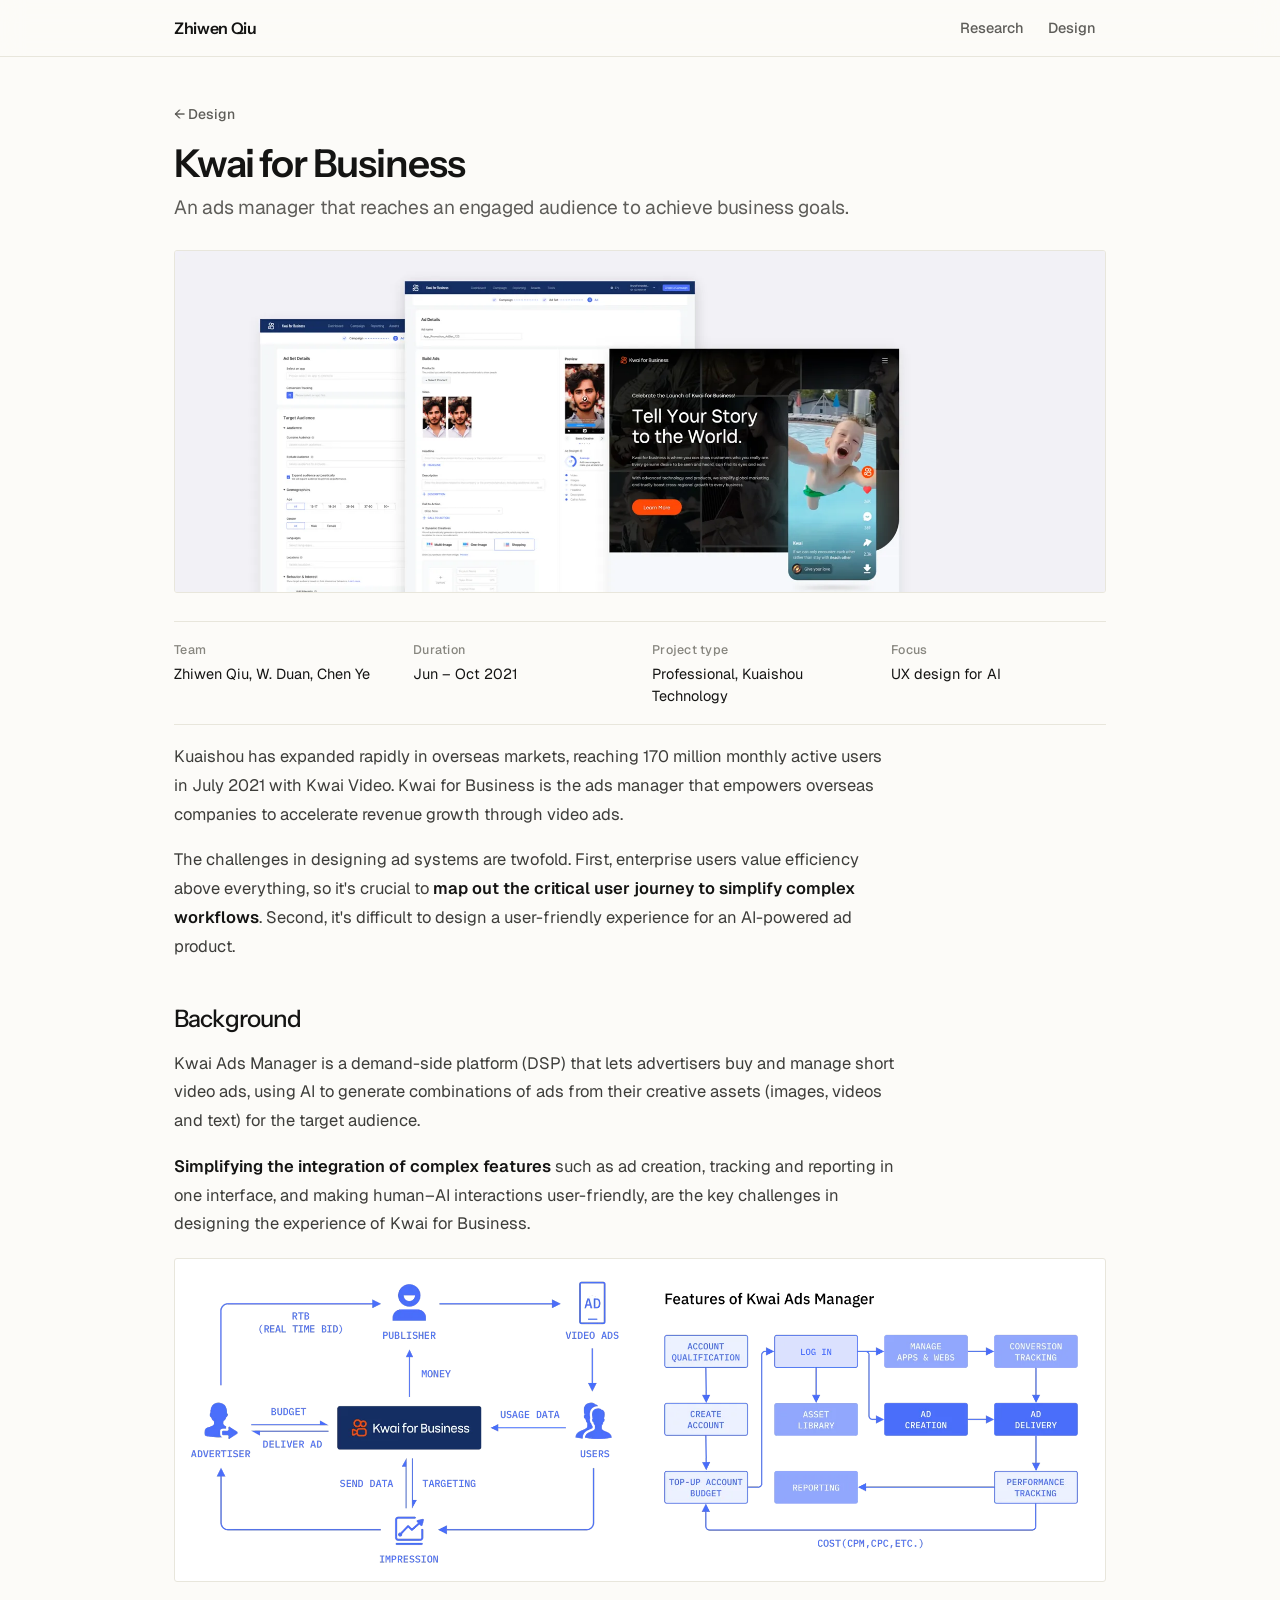
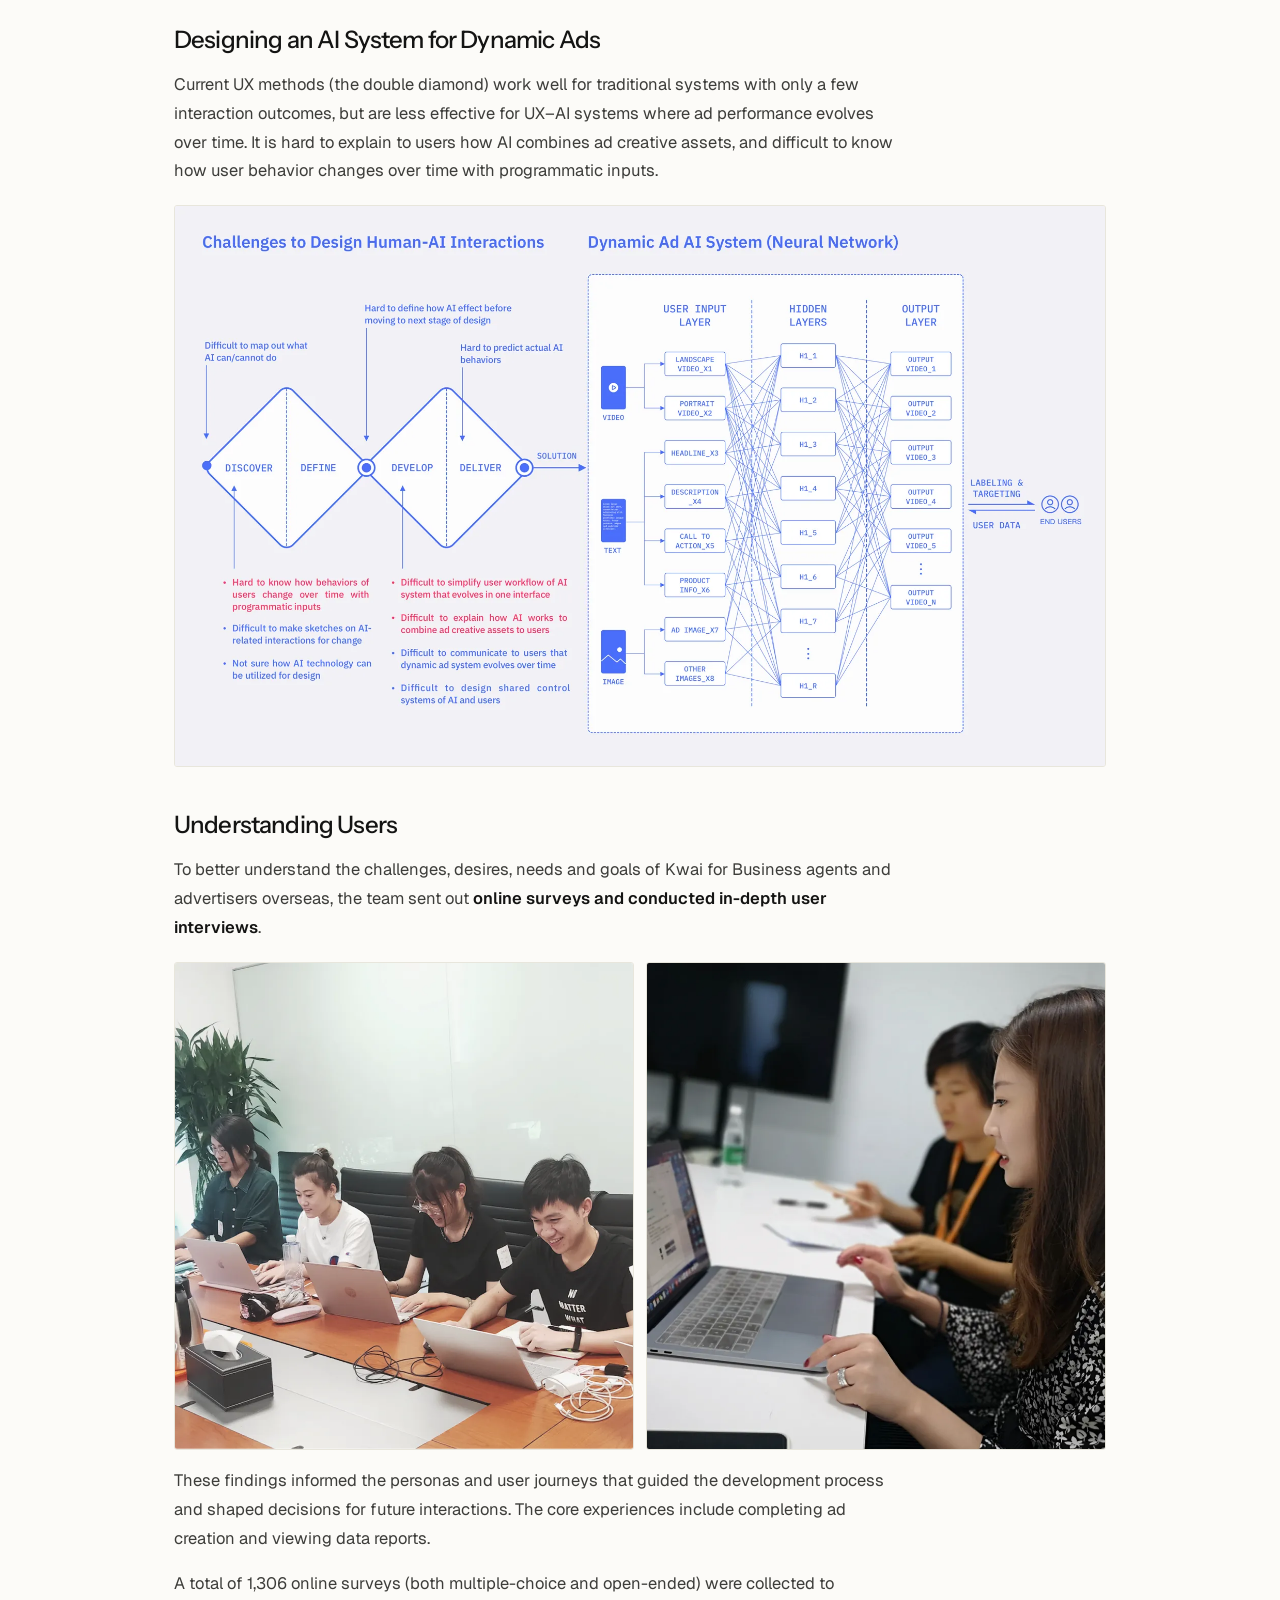
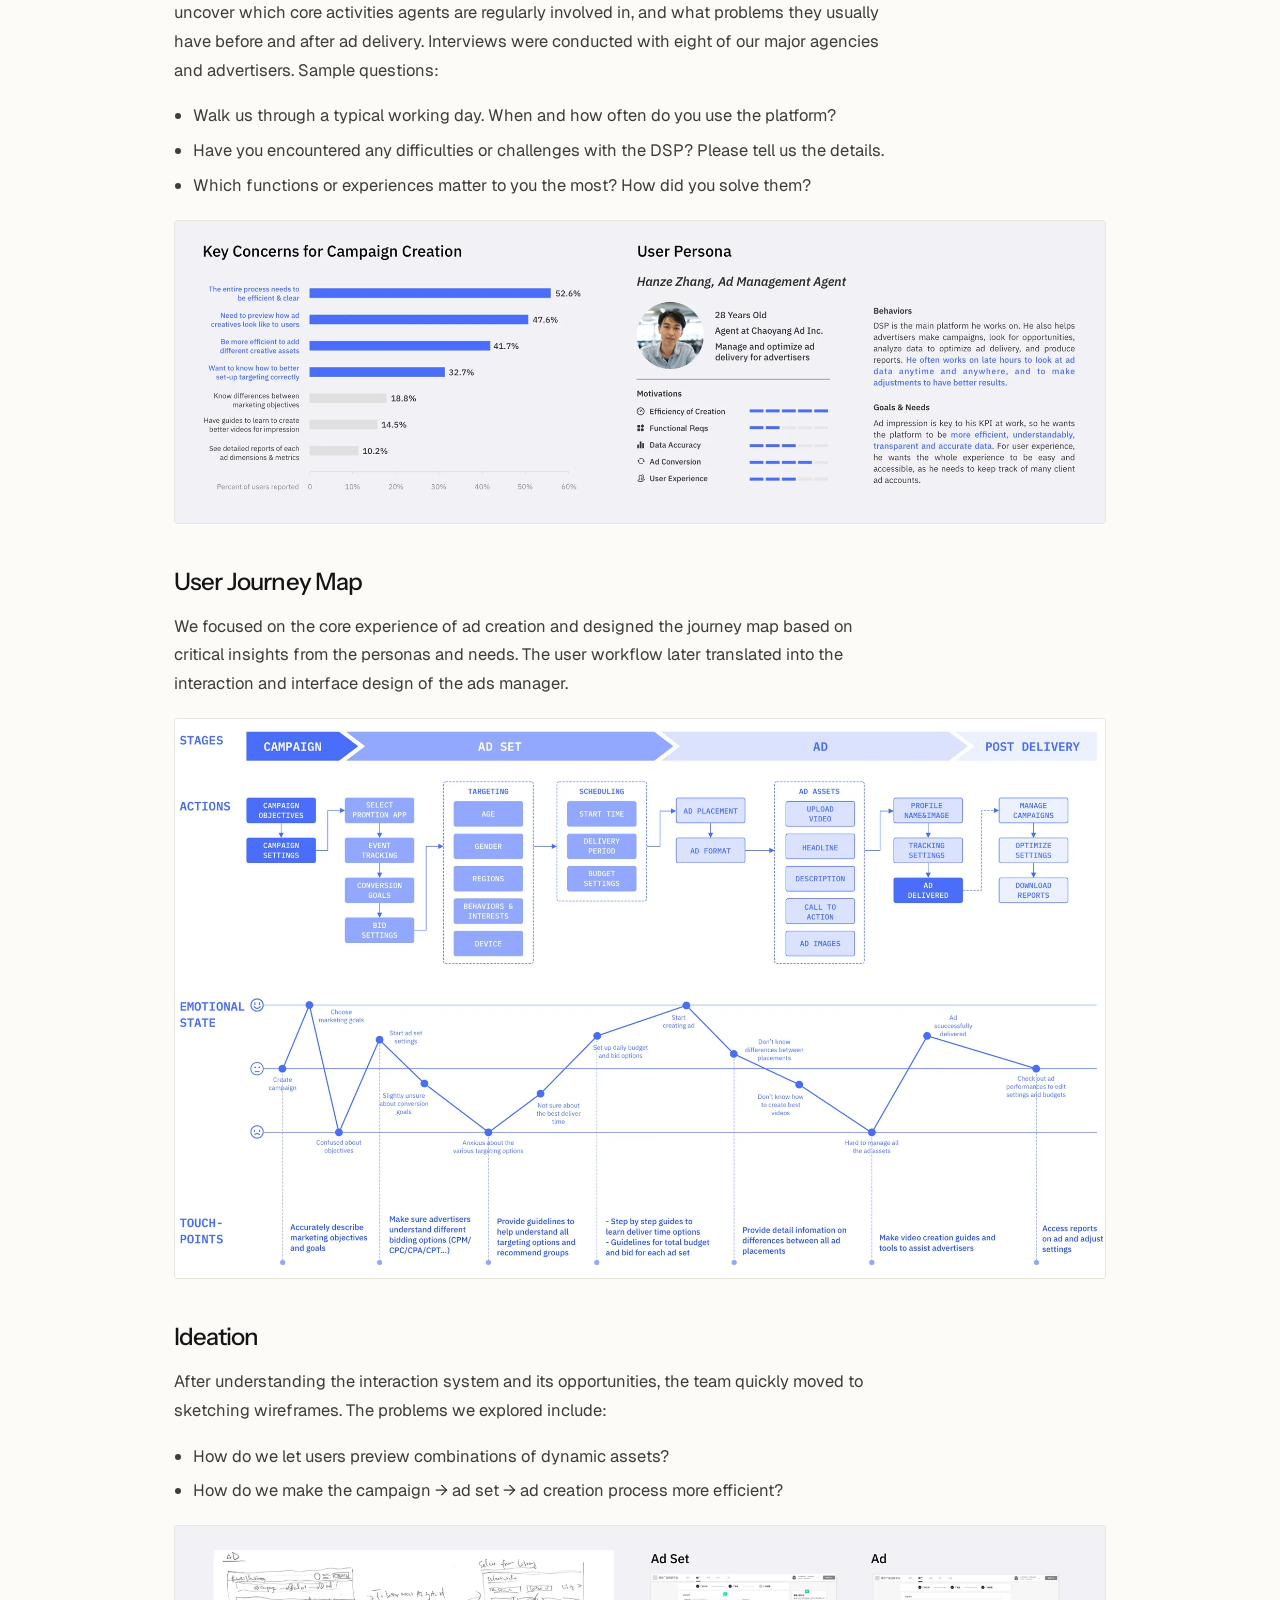
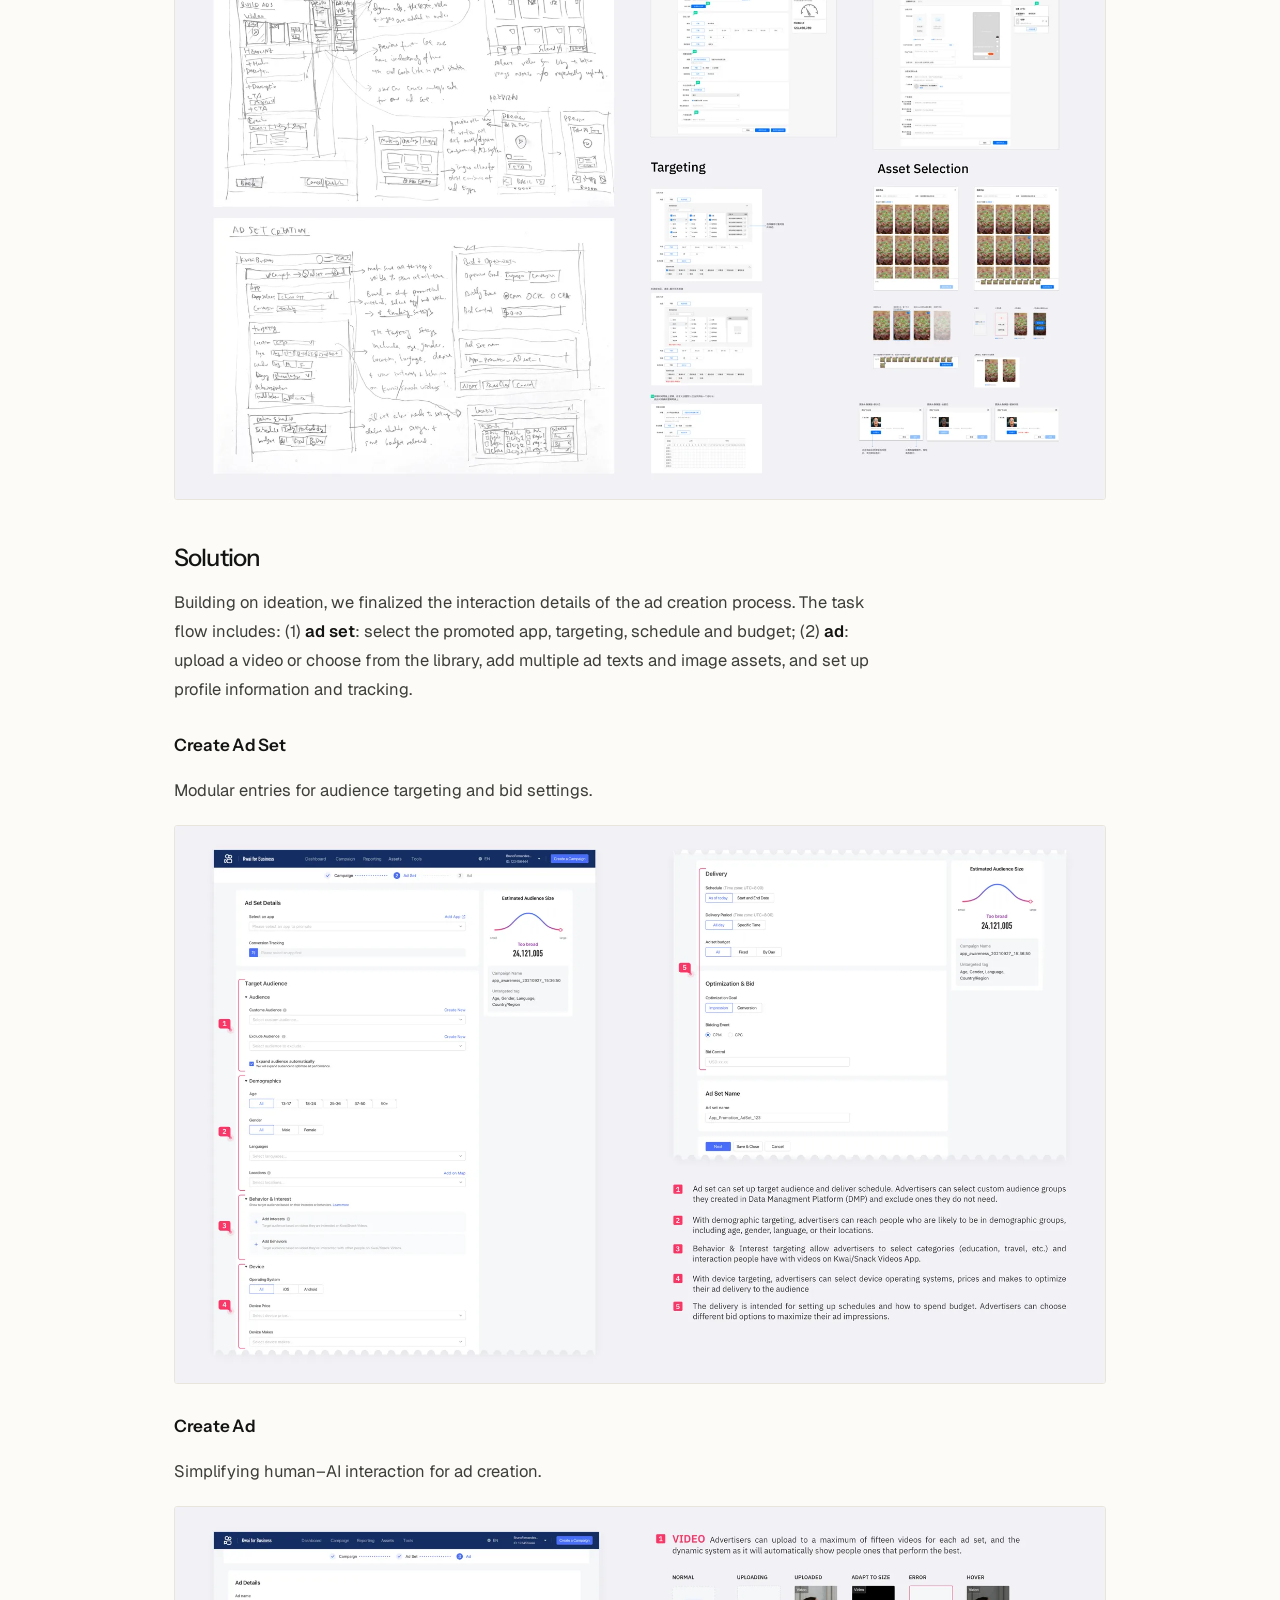
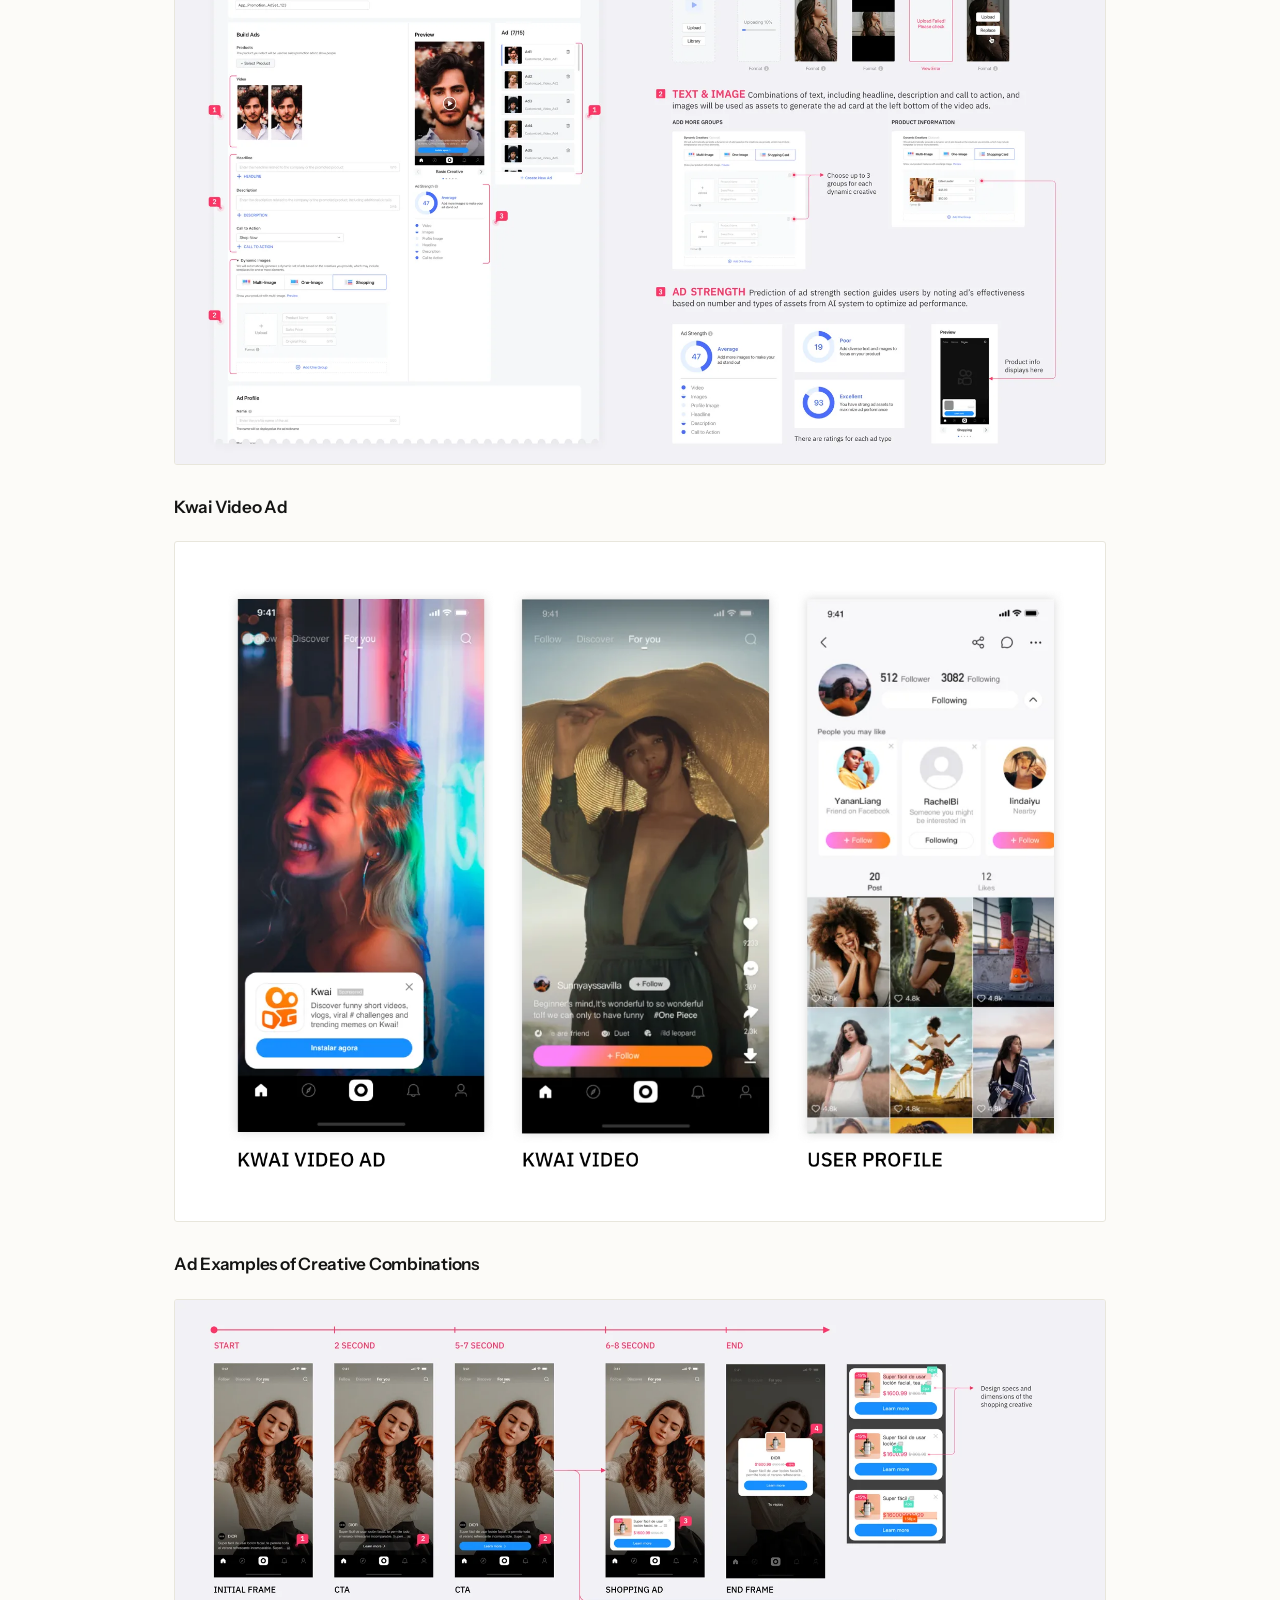
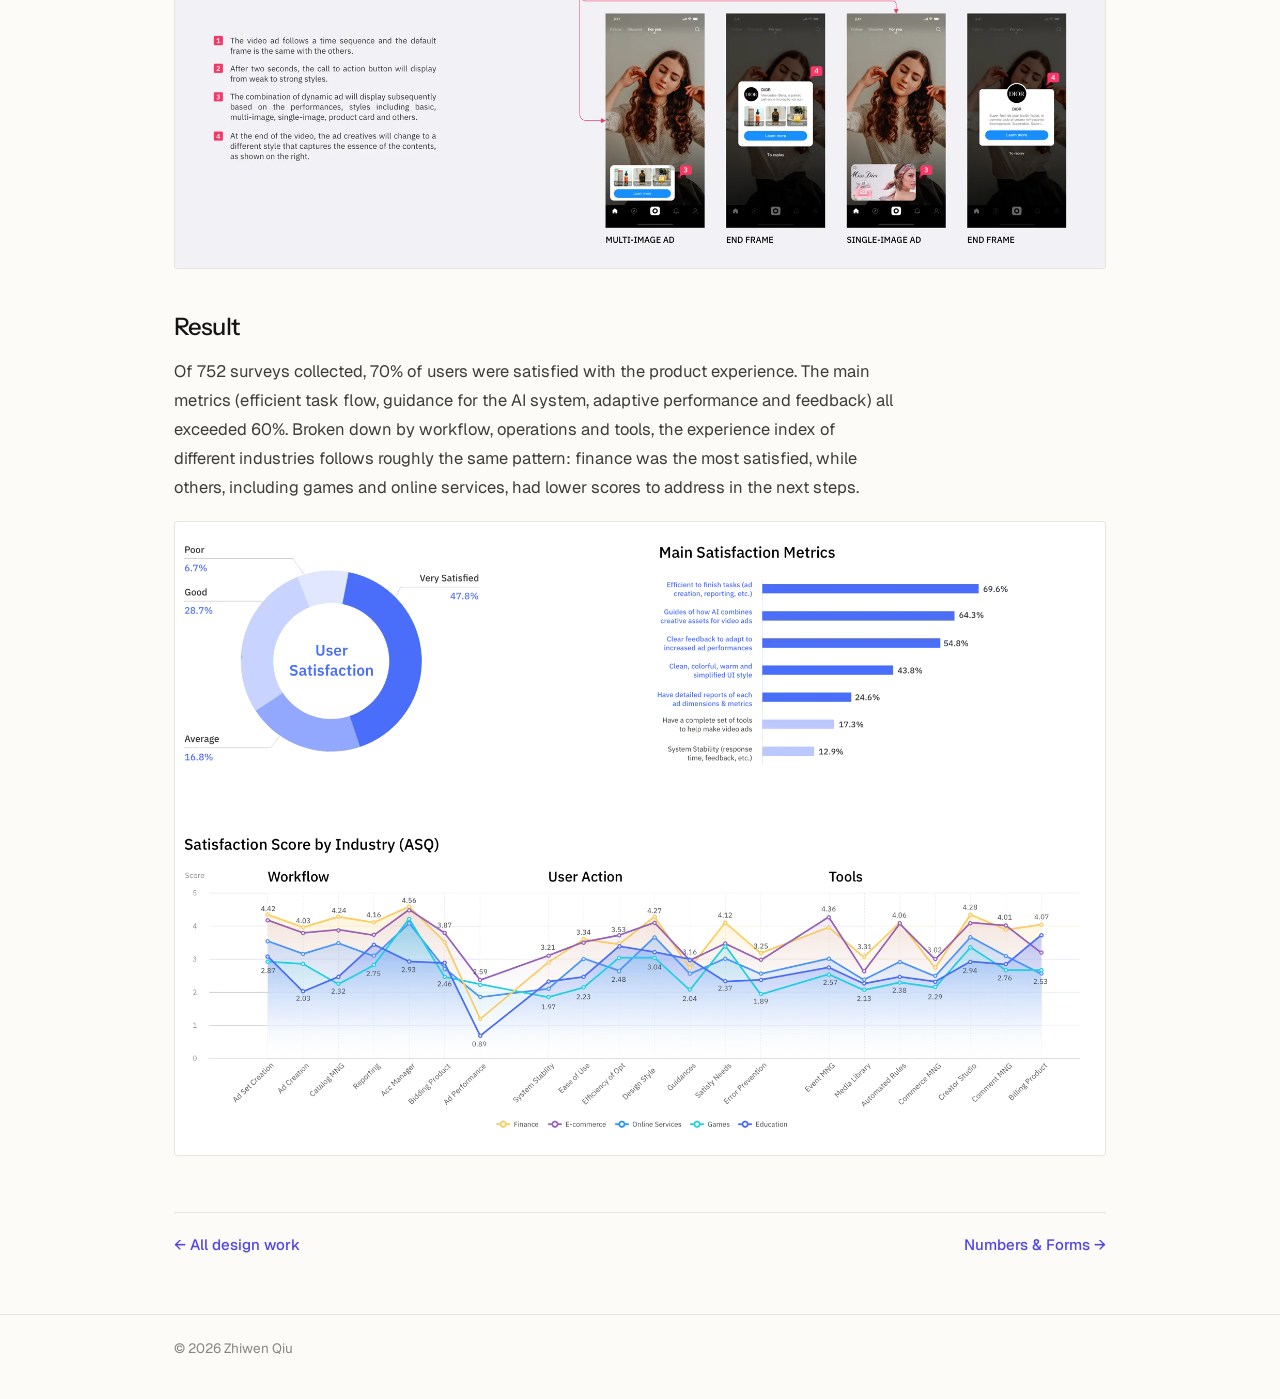
==== commit 5604b50d: "Add Cloudflare Web Analytics Co-Authored-By: Claude Opus 5.5 <noreply@anthropic.com>" ====
--- a/kwai-for-business/index.html
+++ b/kwai-for-business/index.html
@@ -122,5 +122,6 @@
   <div class="wrap">© 2026 Zhiwen Qiu</div>
 </footer>
 <script src="../assets/site.js"></script>
+<!-- Cloudflare Web Analytics --><script type='module' src='https://static.cloudflareinsights.com/beacon.min.js' data-cf-beacon='{"token": "a15dffe8075c4d2e905484d558929fdc"}'></script><!-- End Cloudflare Web Analytics -->
 </body>
 </html>
--- a/assets/site.css
+++ b/assets/site.css
@@ -1,8 +1,8 @@
-/* Clay palette (warm, after Anthropic/Claude). */
+/* Warm paper neutrals with the EgoCogNav indigo accent. */
 :root{
   --bg:#fcfbf8; --surface:#ffffff; --surface-2:#f0eee6;
   --ink:#141413; --text:#3d3d3a; --text-2:#5e5d59; --muted:#87867f;
-  --line:#e8e6dc; --accent:#c96442; --tint:#f5e6dd;
+  --line:#e8e6dc; --accent:#4f46e5; --tint:#eef0ff;
   --sans:'Geist', -apple-system, 'Helvetica Neue', Arial, sans-serif;
   --display:'Instrument Sans', 'Geist', -apple-system, 'Helvetica Neue', Arial, sans-serif;
   --mono:'Geist Mono', ui-monospace, 'SF Mono', Menlo, monospace;
